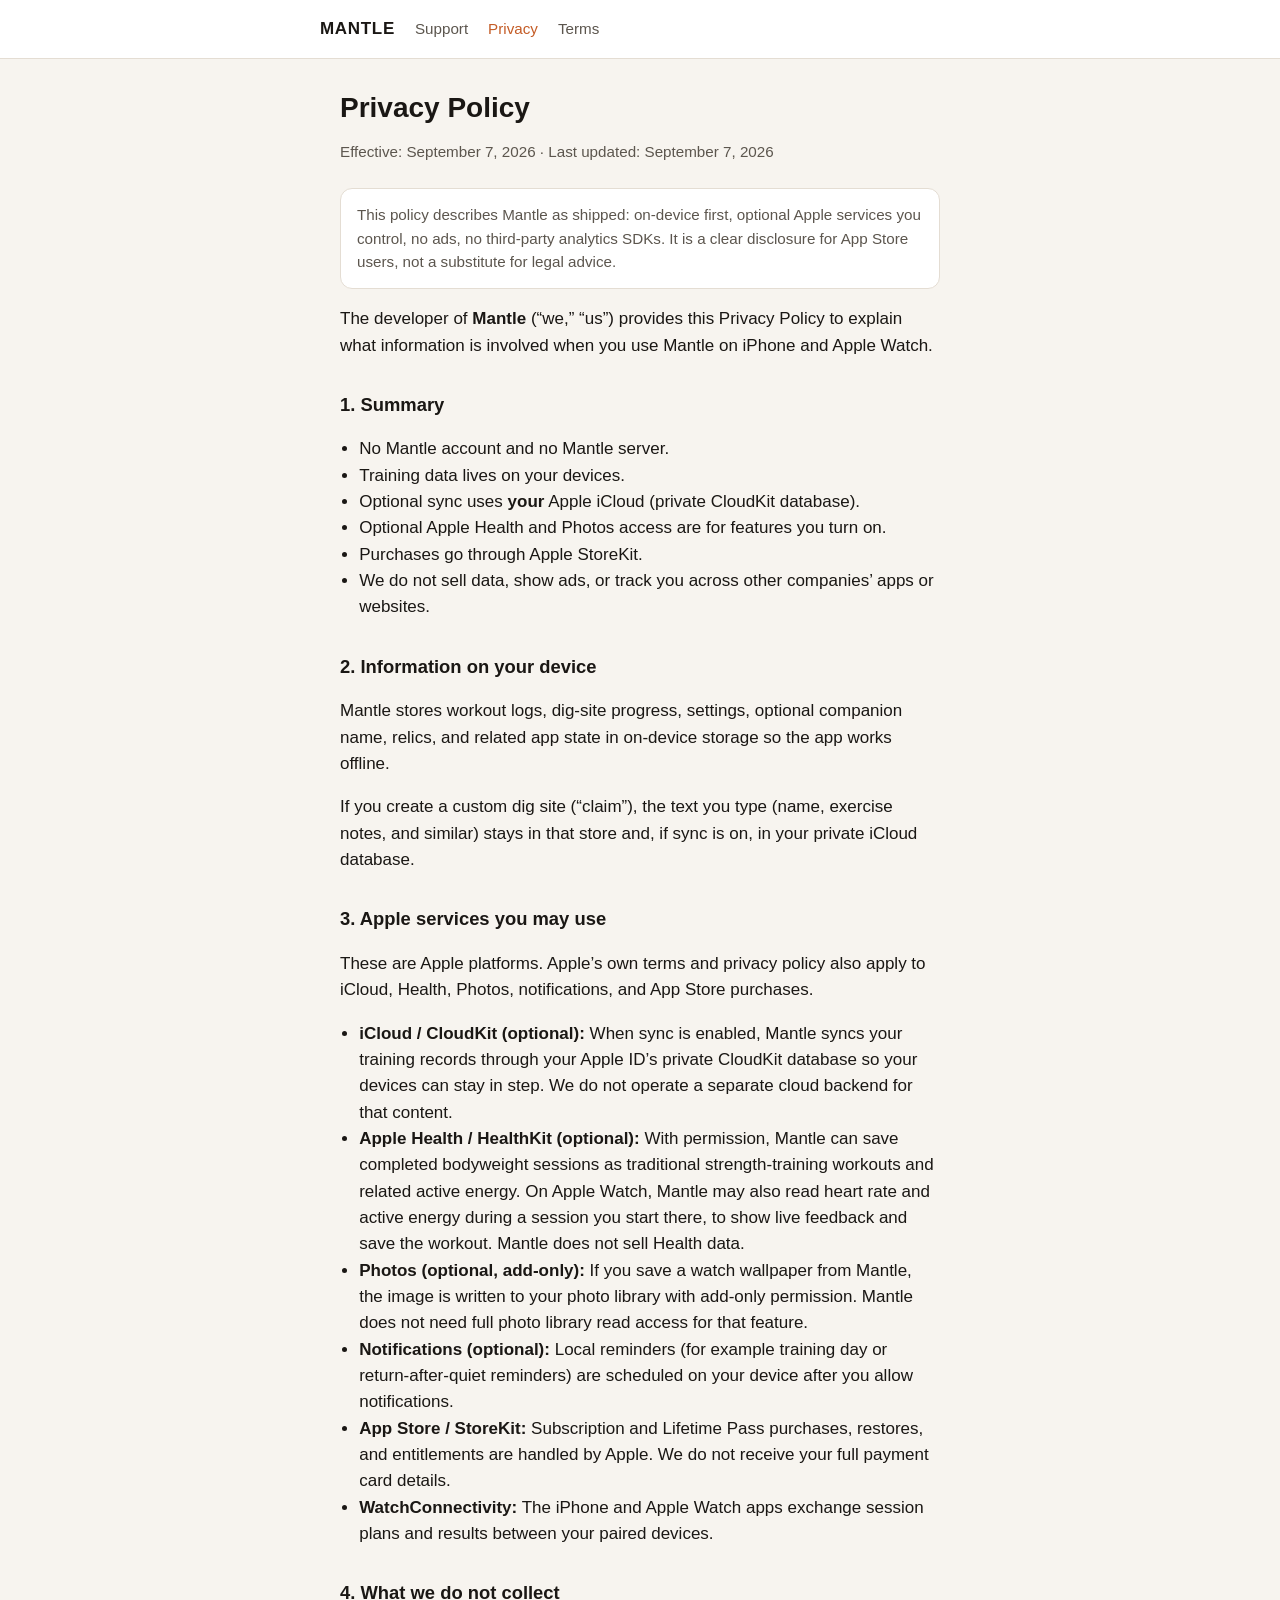
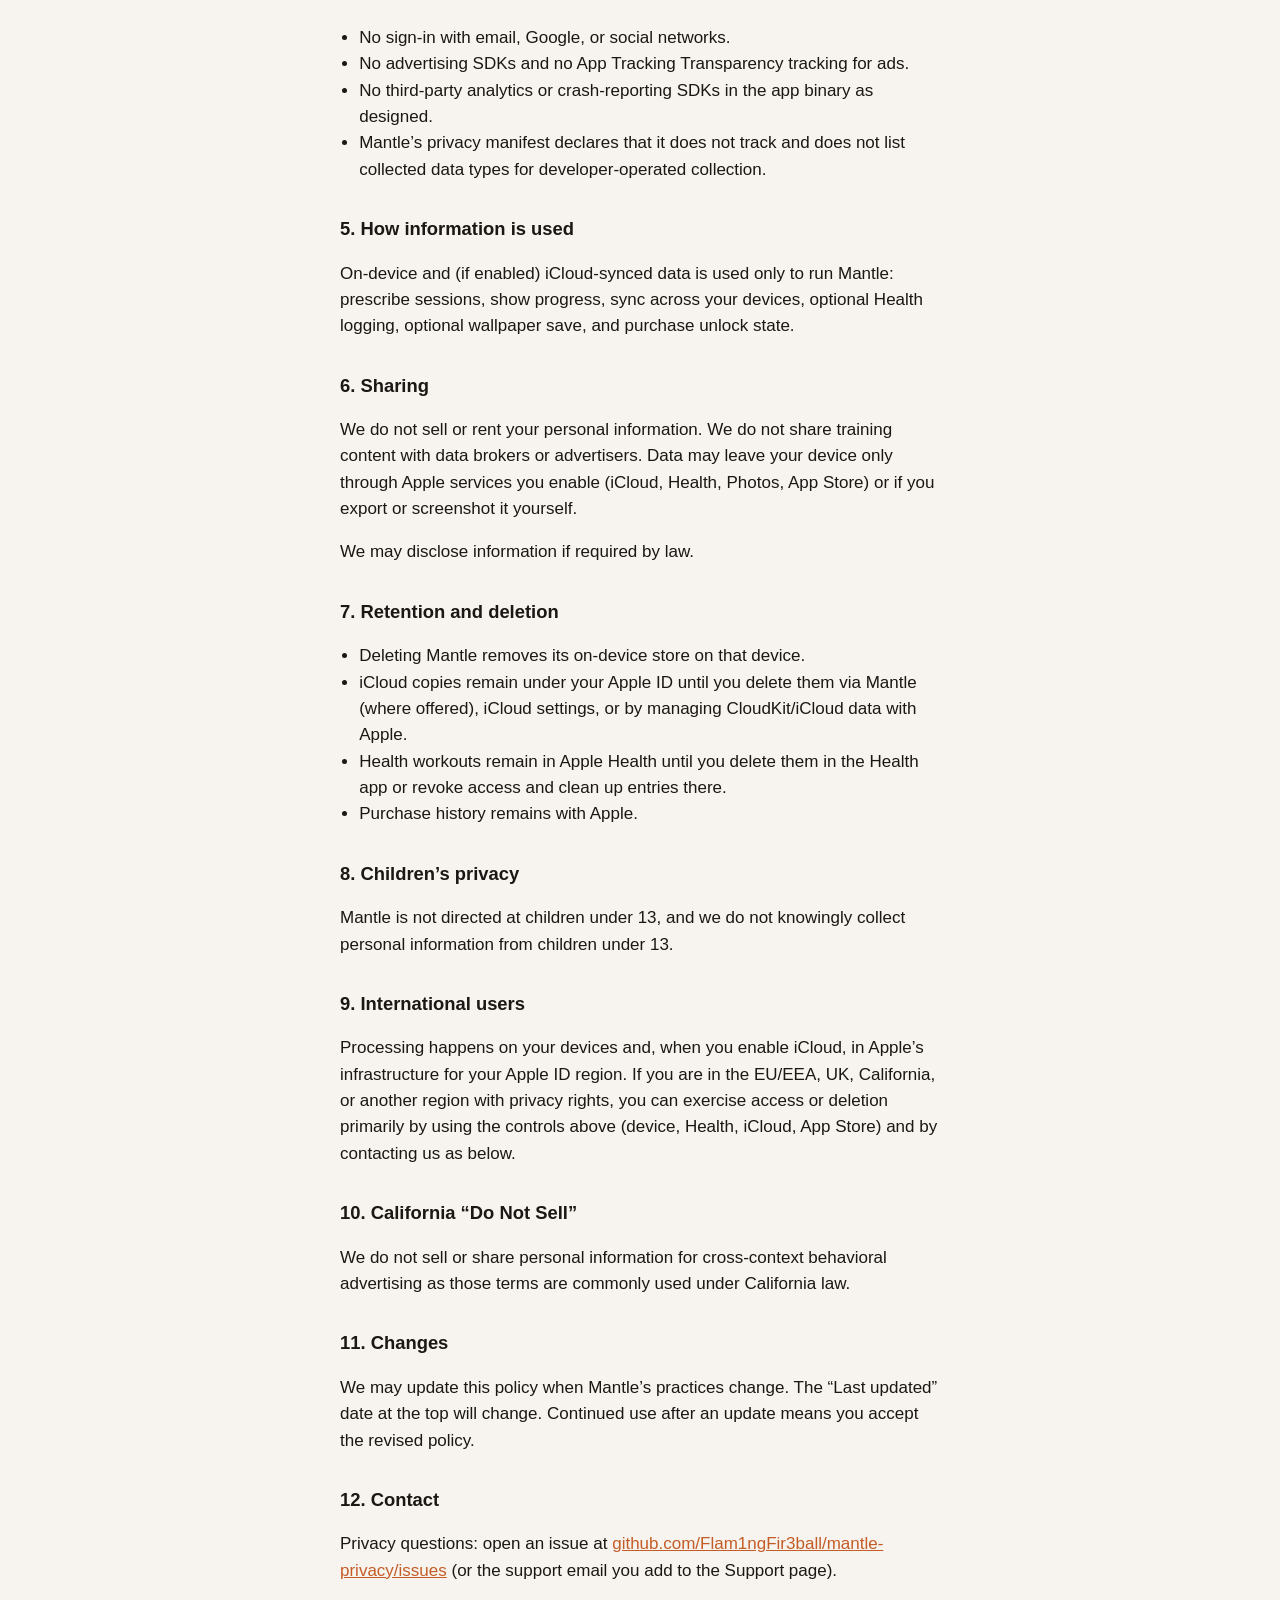
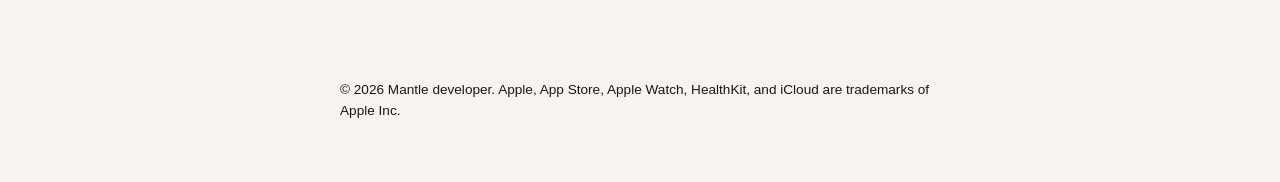
==== privacy/index.html @ 18f39bbe "Point site at mantlefit.app with clean /privacy and /terms paths. Co-authored-by: Cursor <cursoragen" ====
<!DOCTYPE html>
<html lang="en">
<head>
  <meta charset="utf-8" />
  <meta name="viewport" content="width=device-width, initial-scale=1" />
  <title>Privacy Policy · Mantle</title>
  <link rel="stylesheet" href="../style.css" />
</head>
<body>
  <header>
    <nav>
      <strong>MANTLE</strong>
      <a href="../">Support</a>
      <a href="../privacy/" aria-current="page">Privacy</a>
      <a href="../terms/">Terms</a>
    </nav>
  </header>
  <main>
    <h1>Privacy Policy</h1>
    <p class="meta">Effective: September 7, 2026 · Last updated: September 7, 2026</p>

    <p class="note">This policy describes Mantle as shipped: on-device first, optional Apple services you control, no ads, no third-party analytics SDKs. It is a clear disclosure for App Store users, not a substitute for legal advice.</p>

    <p>The developer of <strong>Mantle</strong> (“we,” “us”) provides this Privacy Policy to explain what information is involved when you use Mantle on iPhone and Apple Watch.</p>

    <h2>1. Summary</h2>
    <ul>
      <li>No Mantle account and no Mantle server.</li>
      <li>Training data lives on your devices.</li>
      <li>Optional sync uses <strong>your</strong> Apple iCloud (private CloudKit database).</li>
      <li>Optional Apple Health and Photos access are for features you turn on.</li>
      <li>Purchases go through Apple StoreKit.</li>
      <li>We do not sell data, show ads, or track you across other companies’ apps or websites.</li>
    </ul>

    <h2>2. Information on your device</h2>
    <p>Mantle stores workout logs, dig-site progress, settings, optional companion name, relics, and related app state in on-device storage so the app works offline.</p>
    <p>If you create a custom dig site (“claim”), the text you type (name, exercise notes, and similar) stays in that store and, if sync is on, in your private iCloud database.</p>

    <h2>3. Apple services you may use</h2>
    <p>These are Apple platforms. Apple’s own terms and privacy policy also apply to iCloud, Health, Photos, notifications, and App Store purchases.</p>
    <ul>
      <li><strong>iCloud / CloudKit (optional):</strong> When sync is enabled, Mantle syncs your training records through your Apple ID’s private CloudKit database so your devices can stay in step. We do not operate a separate cloud backend for that content.</li>
      <li><strong>Apple Health / HealthKit (optional):</strong> With permission, Mantle can save completed bodyweight sessions as traditional strength-training workouts and related active energy. On Apple Watch, Mantle may also read heart rate and active energy during a session you start there, to show live feedback and save the workout. Mantle does not sell Health data.</li>
      <li><strong>Photos (optional, add-only):</strong> If you save a watch wallpaper from Mantle, the image is written to your photo library with add-only permission. Mantle does not need full photo library read access for that feature.</li>
      <li><strong>Notifications (optional):</strong> Local reminders (for example training day or return-after-quiet reminders) are scheduled on your device after you allow notifications.</li>
      <li><strong>App Store / StoreKit:</strong> Subscription and Lifetime Pass purchases, restores, and entitlements are handled by Apple. We do not receive your full payment card details.</li>
      <li><strong>WatchConnectivity:</strong> The iPhone and Apple Watch apps exchange session plans and results between your paired devices.</li>
    </ul>

    <h2>4. What we do not collect</h2>
    <ul>
      <li>No sign-in with email, Google, or social networks.</li>
      <li>No advertising SDKs and no App Tracking Transparency tracking for ads.</li>
      <li>No third-party analytics or crash-reporting SDKs in the app binary as designed.</li>
      <li>Mantle’s privacy manifest declares that it does not track and does not list collected data types for developer-operated collection.</li>
    </ul>

    <h2>5. How information is used</h2>
    <p>On-device and (if enabled) iCloud-synced data is used only to run Mantle: prescribe sessions, show progress, sync across your devices, optional Health logging, optional wallpaper save, and purchase unlock state.</p>

    <h2>6. Sharing</h2>
    <p>We do not sell or rent your personal information. We do not share training content with data brokers or advertisers. Data may leave your device only through Apple services you enable (iCloud, Health, Photos, App Store) or if you export or screenshot it yourself.</p>
    <p>We may disclose information if required by law.</p>

    <h2>7. Retention and deletion</h2>
    <ul>
      <li>Deleting Mantle removes its on-device store on that device.</li>
      <li>iCloud copies remain under your Apple ID until you delete them via Mantle (where offered), iCloud settings, or by managing CloudKit/iCloud data with Apple.</li>
      <li>Health workouts remain in Apple Health until you delete them in the Health app or revoke access and clean up entries there.</li>
      <li>Purchase history remains with Apple.</li>
    </ul>

    <h2>8. Children’s privacy</h2>
    <p>Mantle is not directed at children under 13, and we do not knowingly collect personal information from children under 13.</p>

    <h2>9. International users</h2>
    <p>Processing happens on your devices and, when you enable iCloud, in Apple’s infrastructure for your Apple ID region. If you are in the EU/EEA, UK, California, or another region with privacy rights, you can exercise access or deletion primarily by using the controls above (device, Health, iCloud, App Store) and by contacting us as below.</p>

    <h2>10. California “Do Not Sell”</h2>
    <p>We do not sell or share personal information for cross-context behavioral advertising as those terms are commonly used under California law.</p>

    <h2>11. Changes</h2>
    <p>We may update this policy when Mantle’s practices change. The “Last updated” date at the top will change. Continued use after an update means you accept the revised policy.</p>

    <h2>12. Contact</h2>
    <p>Privacy questions: open an issue at <a href="https://github.com/Flam1ngFir3ball/mantle-privacy/issues">github.com/Flam1ngFir3ball/mantle-privacy/issues</a> (or the support email you add to the Support page).</p>
  </main>
  <footer>
    <p>© 2026 Mantle developer. Apple, App Store, Apple Watch, HealthKit, and iCloud are trademarks of Apple Inc.</p>
  </footer>
</body>
</html>
---- style.css ----
:root {
  --ink: #1a1714;
  --muted: #5c564e;
  --paper: #f7f4ef;
  --card: #ffffff;
  --accent: #c45c26;
  --line: #e4ddd3;
  --max: 40rem;
}

* { box-sizing: border-box; }
html { scroll-behavior: smooth; }
body {
  margin: 0;
  font: 17px/1.55 -apple-system, BlinkMacSystemFont, "Segoe UI", Helvetica, Arial, sans-serif;
  color: var(--ink);
  background: var(--paper);
}
a { color: var(--accent); }
header {
  border-bottom: 1px solid var(--line);
  background: var(--card);
  padding: 1rem 1.25rem;
}
header nav {
  max-width: var(--max);
  margin: 0 auto;
  display: flex;
  flex-wrap: wrap;
  gap: 0.75rem 1.25rem;
  align-items: baseline;
}
header strong { color: var(--ink); letter-spacing: 0.04em; }
header a { text-decoration: none; color: var(--muted); font-size: 0.95rem; }
header a:hover, header a[aria-current="page"] { color: var(--accent); }
main {
  max-width: var(--max);
  margin: 0 auto;
  padding: 2rem 1.25rem 4rem;
}
h1 { font-size: 1.75rem; line-height: 1.2; margin: 0 0 0.5rem; }
h2 { font-size: 1.15rem; margin: 2rem 0 0.6rem; }
p, li { color: var(--ink); }
.meta { color: var(--muted); font-size: 0.95rem; margin-bottom: 1.5rem; }
.note {
  background: var(--card);
  border: 1px solid var(--line);
  border-radius: 12px;
  padding: 0.9rem 1rem;
  color: var(--muted);
  font-size: 0.95rem;
}
ul { padding-left: 1.2rem; }
footer {
  max-width: var(--max);
  margin: 0 auto;
  padding: 0 1.25rem 3rem;
  color: var(--muted);
  font-size: 0.85rem;
}
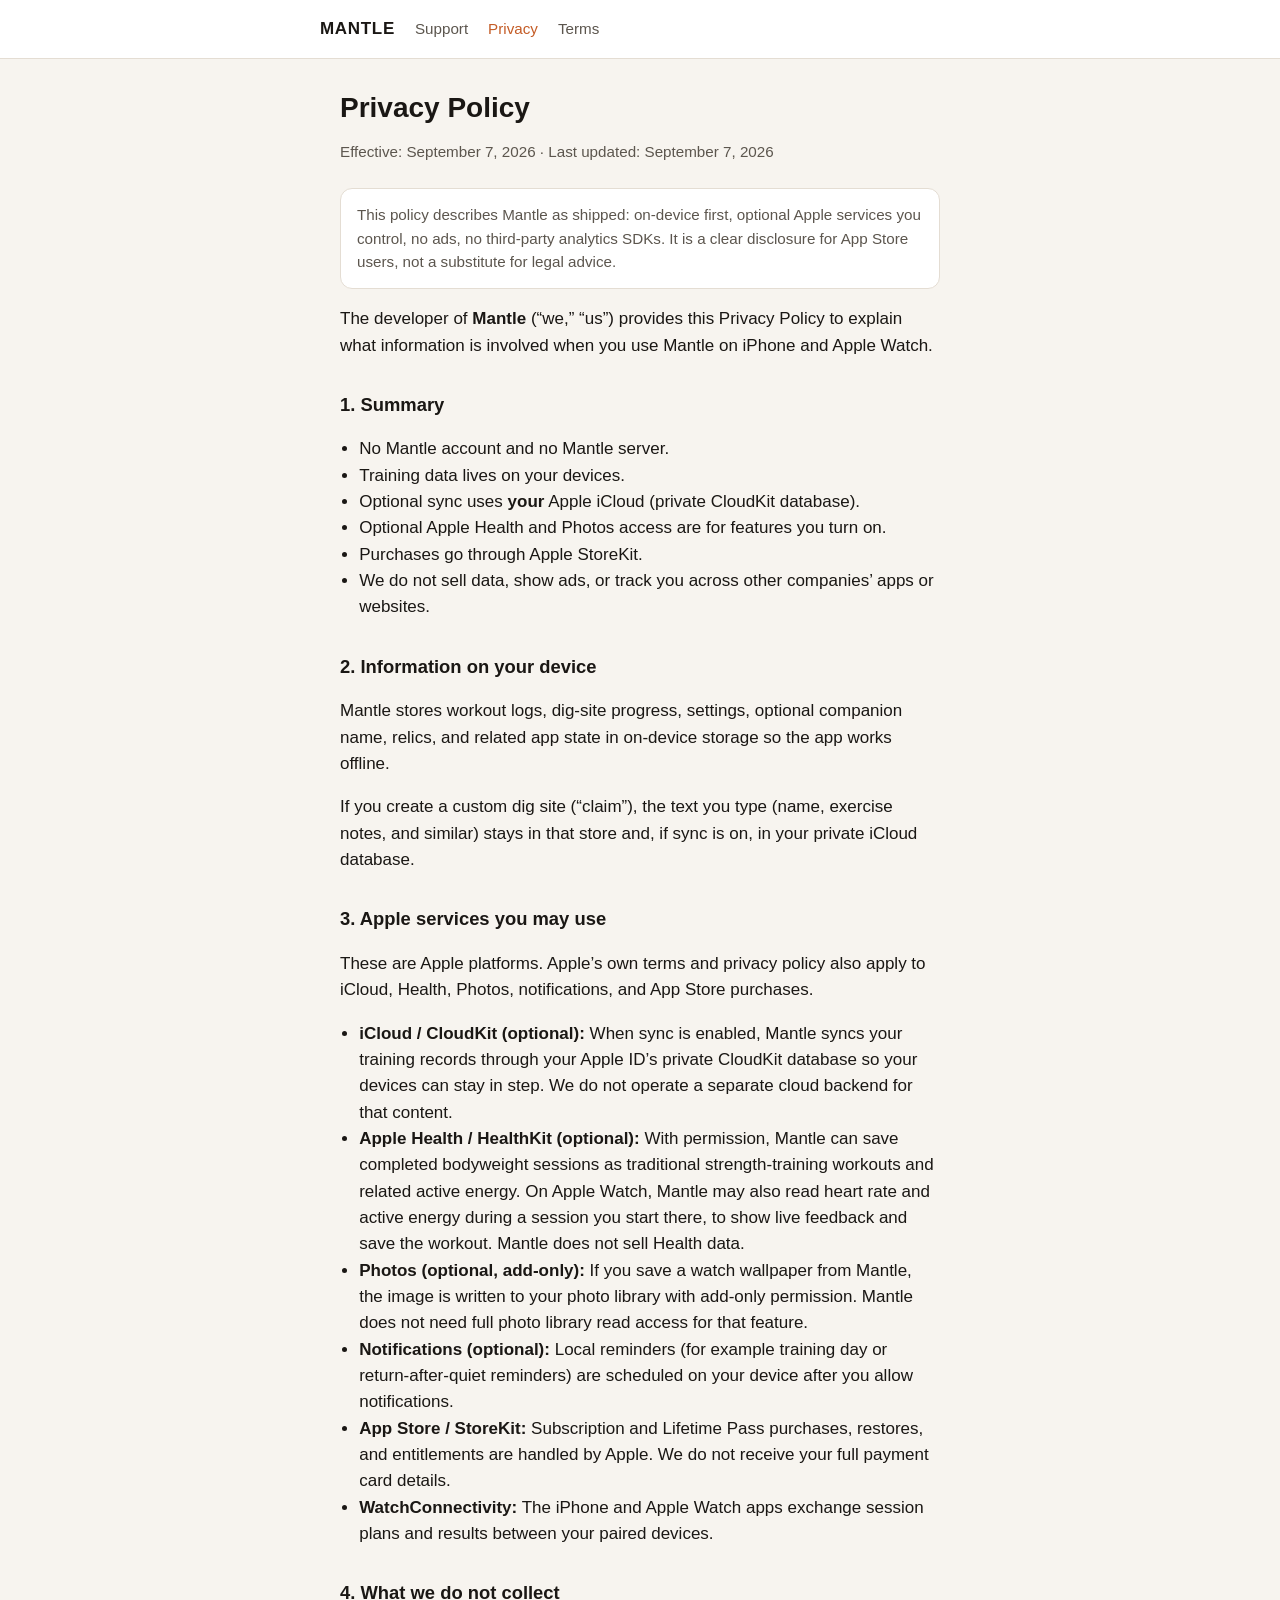
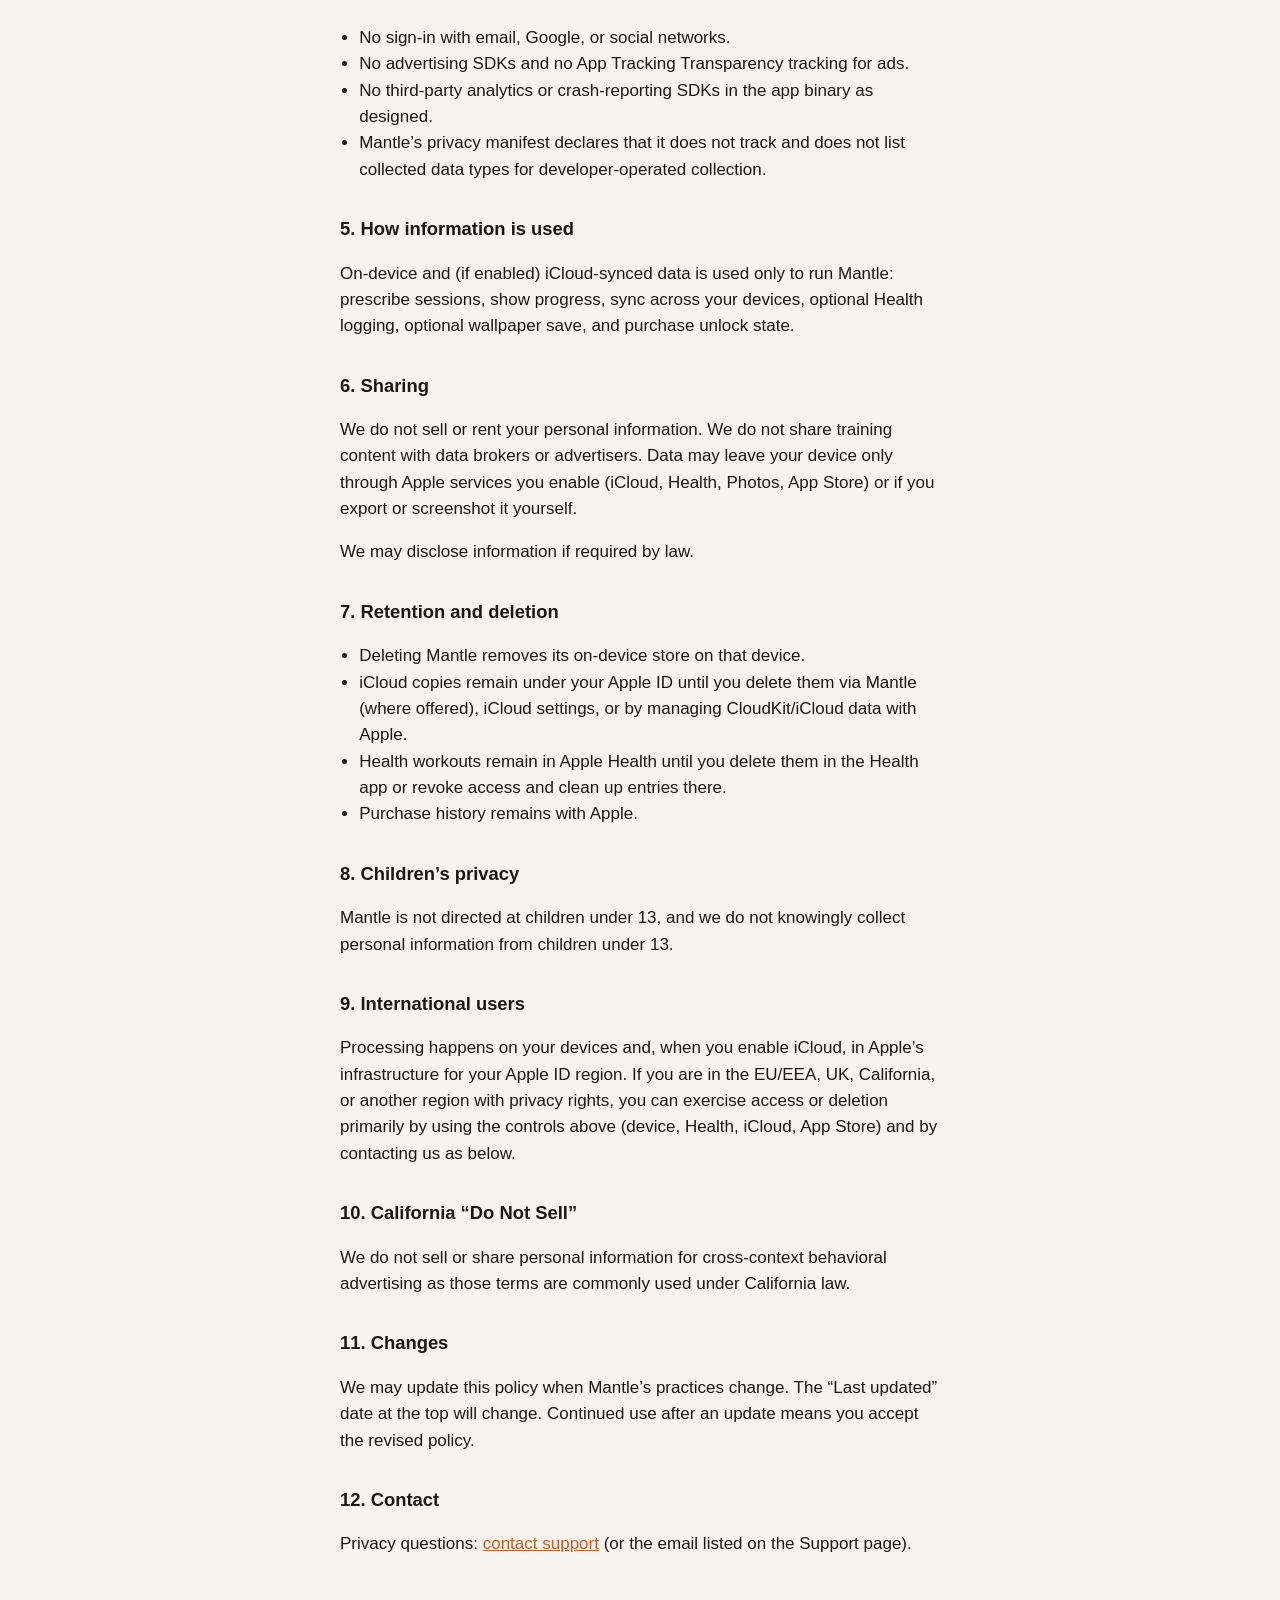
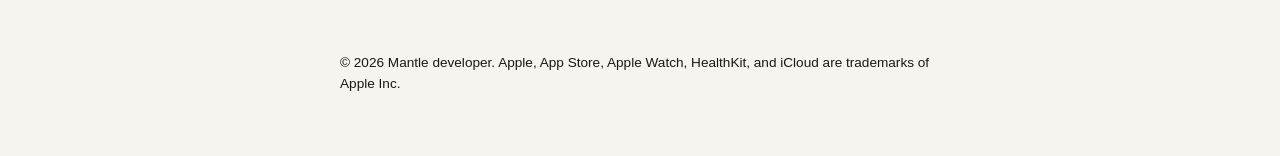
==== commit 42f4e713: "Mask GitHub Issues URLs as Contact support on legal pages. Co-authored-by: Cursor <cursoragent@curso" ====
--- a/privacy/index.html
+++ b/privacy/index.html
@@ -84,7 +84,7 @@
     <p>We may update this policy when Mantle’s practices change. The “Last updated” date at the top will change. Continued use after an update means you accept the revised policy.</p>
 
     <h2>12. Contact</h2>
-    <p>Privacy questions: open an issue at <a href="https://github.com/Flam1ngFir3ball/mantle-privacy/issues">github.com/Flam1ngFir3ball/mantle-privacy/issues</a> (or the support email you add to the Support page).</p>
+    <p>Privacy questions: <a href="https://github.com/Flam1ngFir3ball/mantle-privacy/issues">contact support</a> (or the email listed on the Support page).</p>
   </main>
   <footer>
     <p>© 2026 Mantle developer. Apple, App Store, Apple Watch, HealthKit, and iCloud are trademarks of Apple Inc.</p>
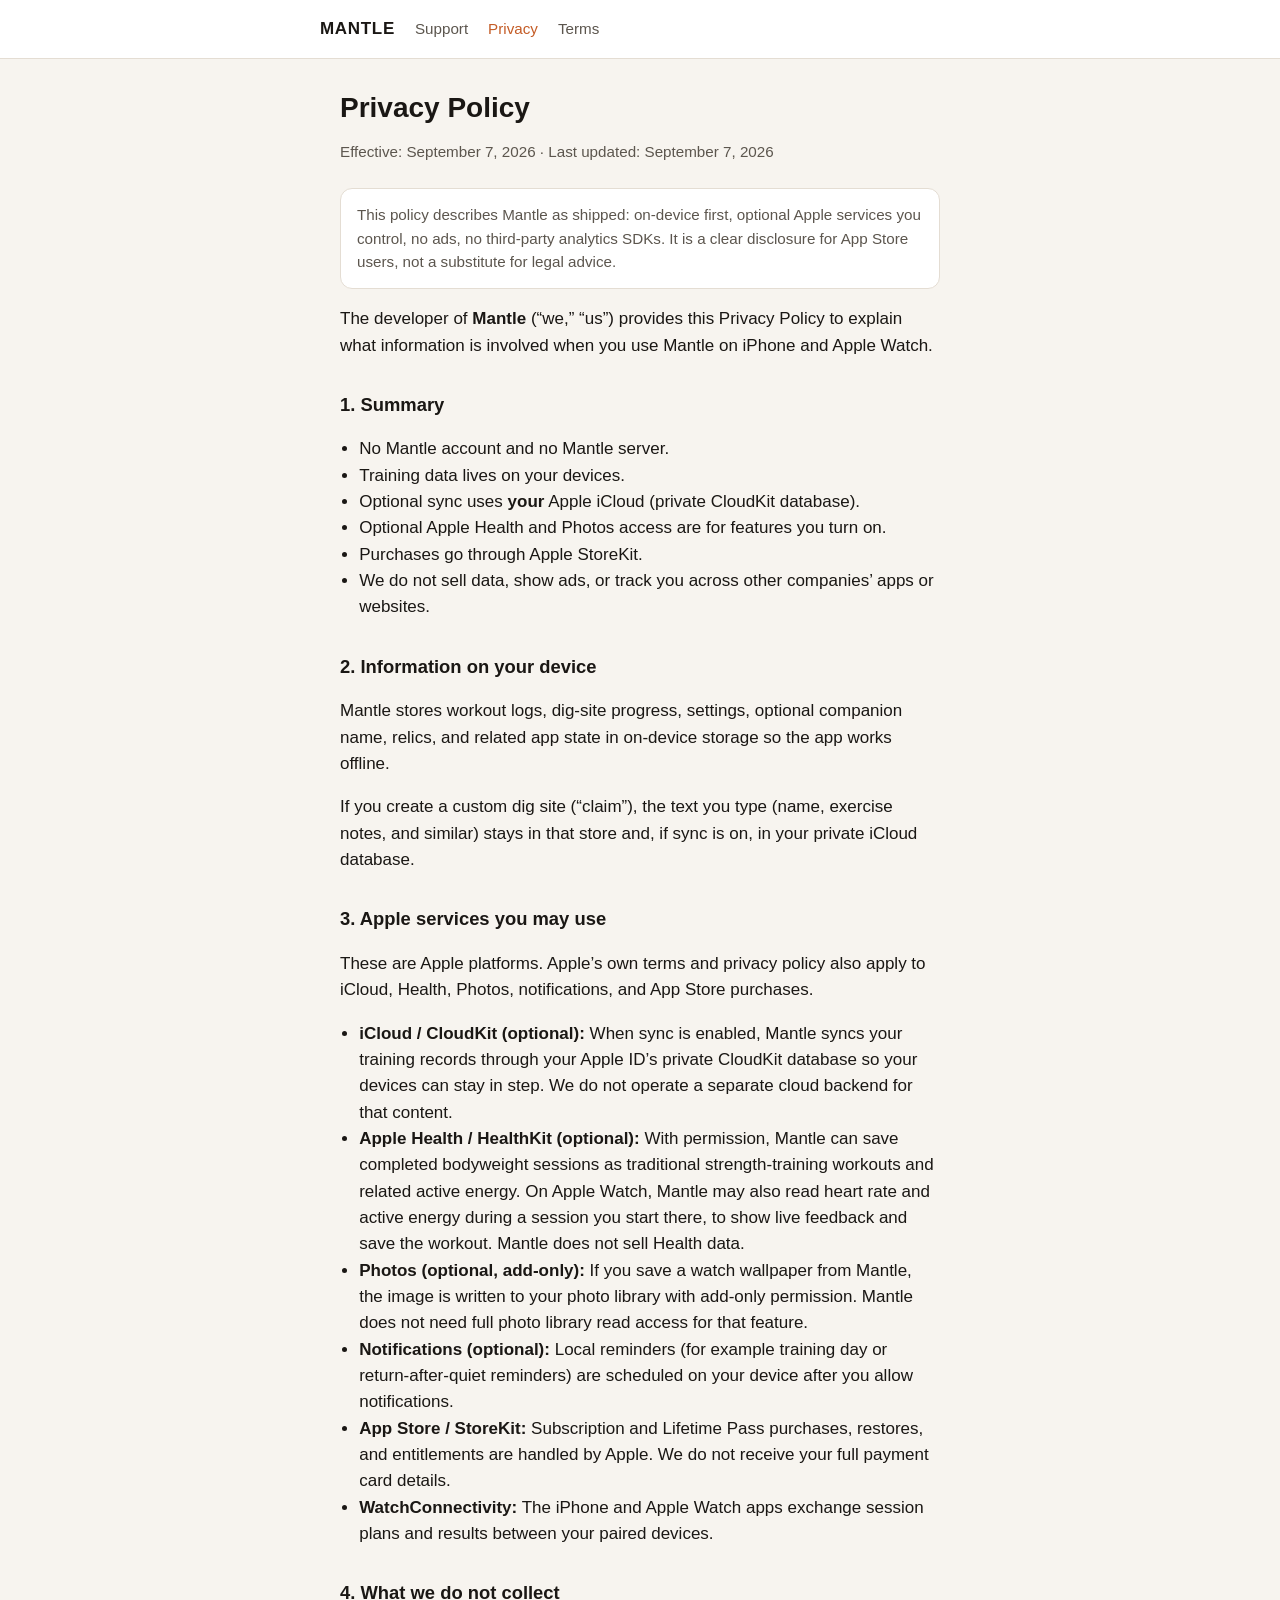
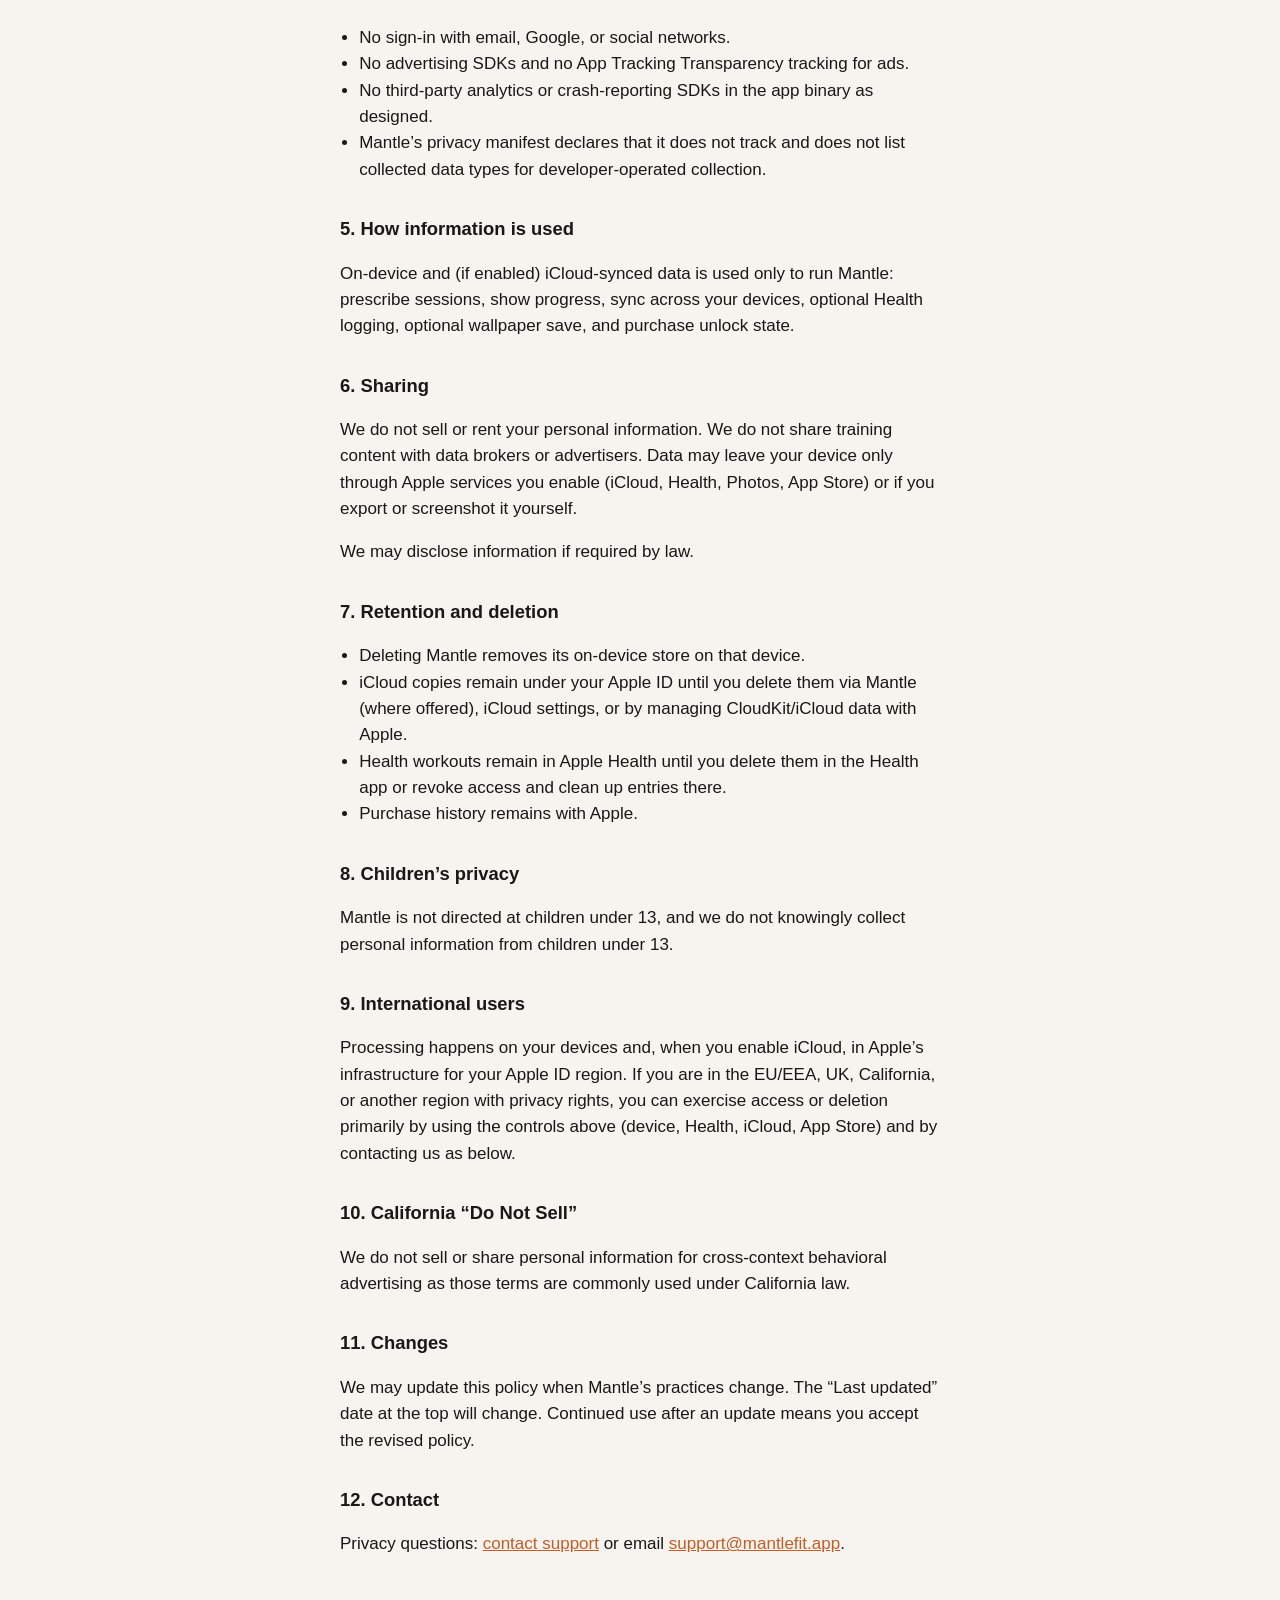
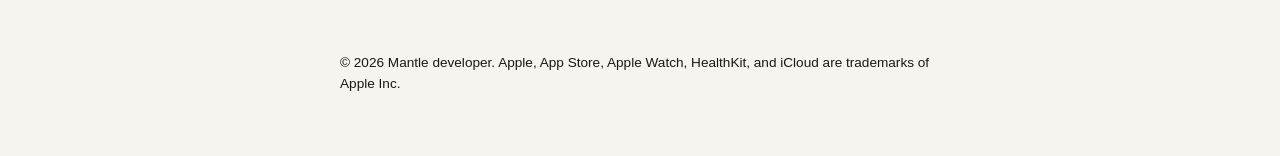
==== commit 091a6cdd: "Use mantlefit.app for support, privacy, terms, and contact. Co-authored-by: Cursor <cursoragent@curs" ====
--- a/privacy/index.html
+++ b/privacy/index.html
@@ -4,15 +4,15 @@
   <meta charset="utf-8" />
   <meta name="viewport" content="width=device-width, initial-scale=1" />
   <title>Privacy Policy · Mantle</title>
-  <link rel="stylesheet" href="../style.css" />
+  <link rel="stylesheet" href="/style.css" />
 </head>
 <body>
   <header>
     <nav>
       <strong>MANTLE</strong>
-      <a href="../">Support</a>
-      <a href="../privacy/" aria-current="page">Privacy</a>
-      <a href="../terms/">Terms</a>
+      <a href="/">Support</a>
+      <a href="/privacy/" aria-current="page">Privacy</a>
+      <a href="/terms/">Terms</a>
     </nav>
   </header>
   <main>
@@ -84,7 +84,7 @@
     <p>We may update this policy when Mantle’s practices change. The “Last updated” date at the top will change. Continued use after an update means you accept the revised policy.</p>
 
     <h2>12. Contact</h2>
-    <p>Privacy questions: <a href="https://github.com/Flam1ngFir3ball/mantle-privacy/issues">contact support</a> (or the email listed on the Support page).</p>
+    <p>Privacy questions: <a href="/">contact support</a> or email <a href="mailto:support@mantlefit.app">support@mantlefit.app</a>.</p>
   </main>
   <footer>
     <p>© 2026 Mantle developer. Apple, App Store, Apple Watch, HealthKit, and iCloud are trademarks of Apple Inc.</p>
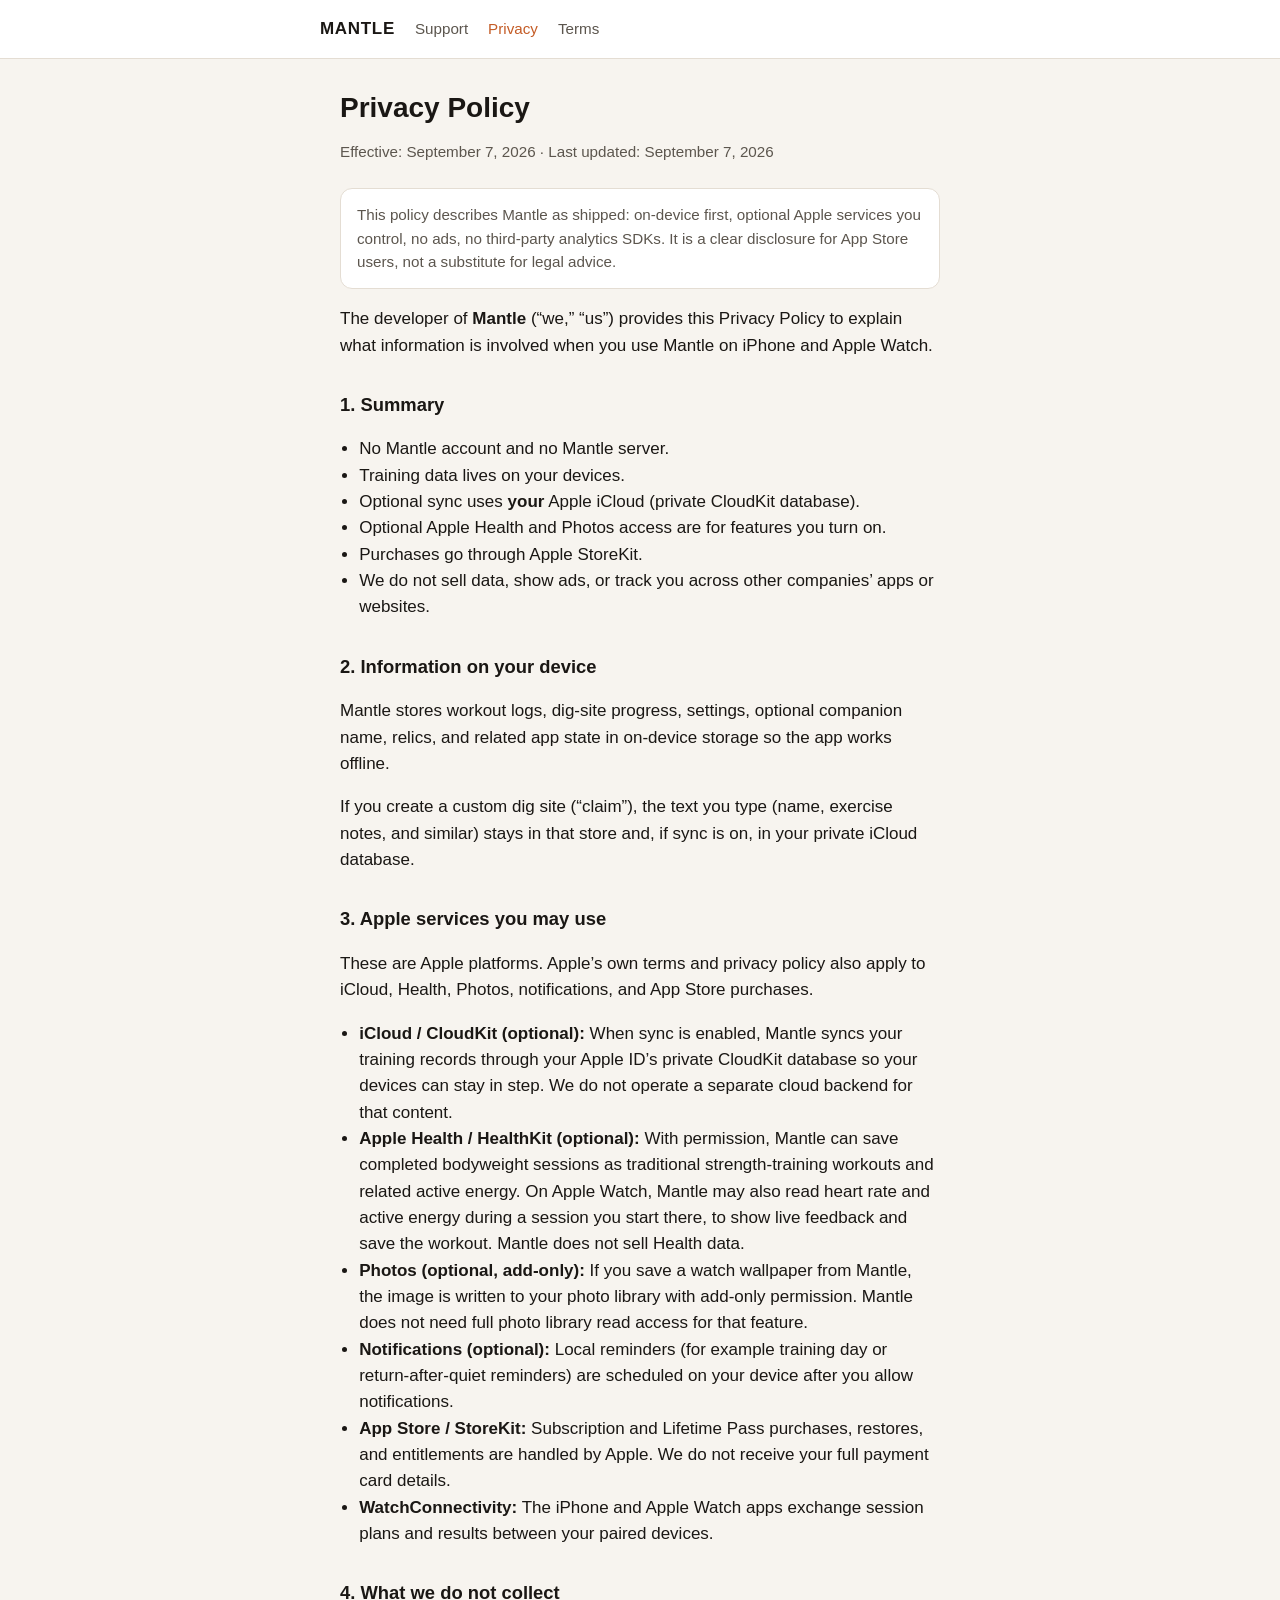
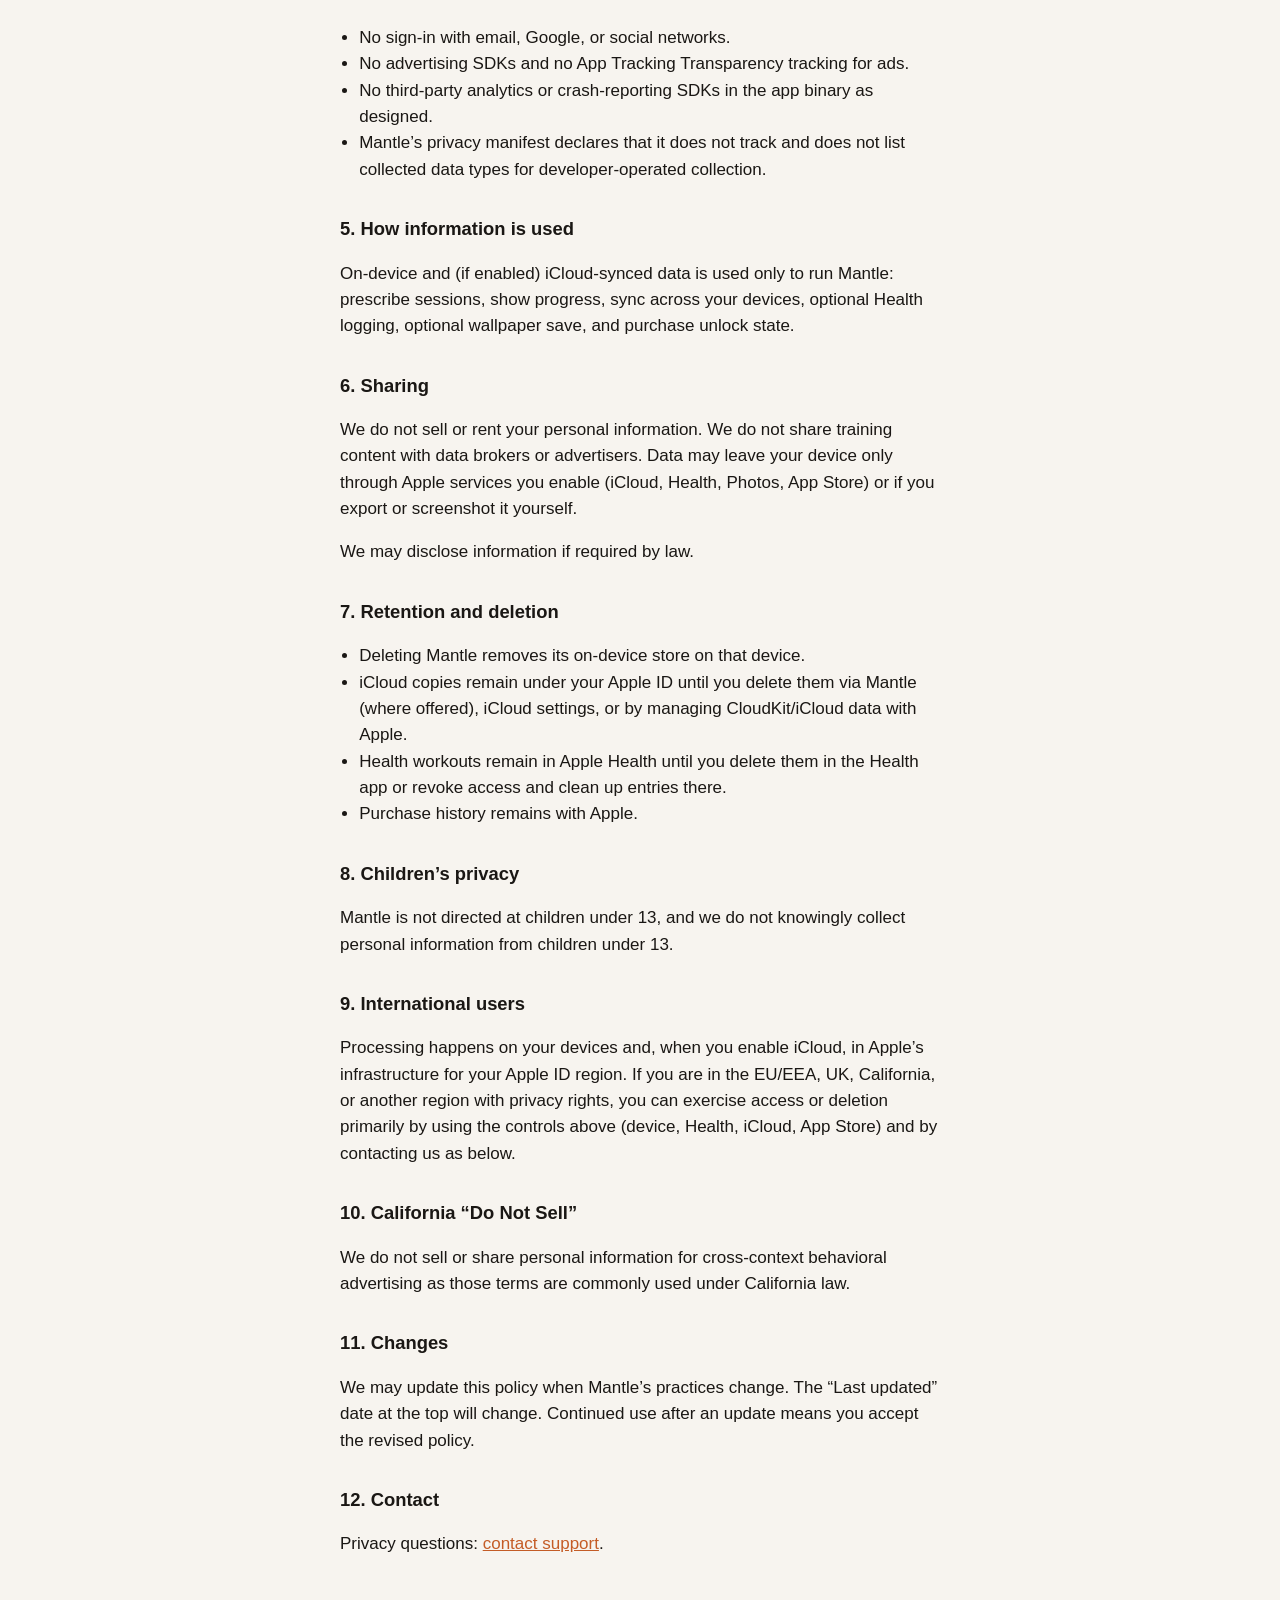
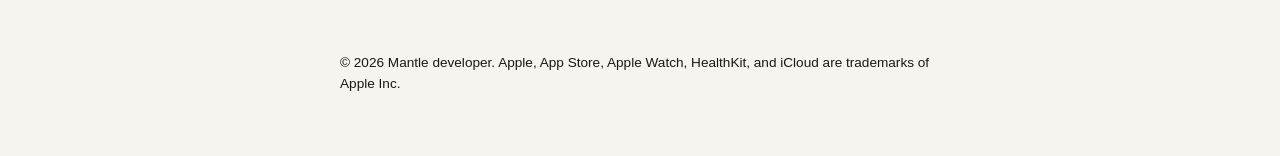
==== commit a256cf33: "Route support contact through GitHub Issues, masked on mantlefit.app. Co-authored-by: Cursor <cursor" ====
--- a/privacy/index.html
+++ b/privacy/index.html
@@ -84,7 +84,7 @@
     <p>We may update this policy when Mantle’s practices change. The “Last updated” date at the top will change. Continued use after an update means you accept the revised policy.</p>
 
     <h2>12. Contact</h2>
-    <p>Privacy questions: <a href="/">contact support</a> or email <a href="mailto:support@mantlefit.app">support@mantlefit.app</a>.</p>
+    <p>Privacy questions: <a href="https://github.com/Flam1ngFir3ball/mantle-privacy/issues">contact support</a>.</p>
   </main>
   <footer>
     <p>© 2026 Mantle developer. Apple, App Store, Apple Watch, HealthKit, and iCloud are trademarks of Apple Inc.</p>
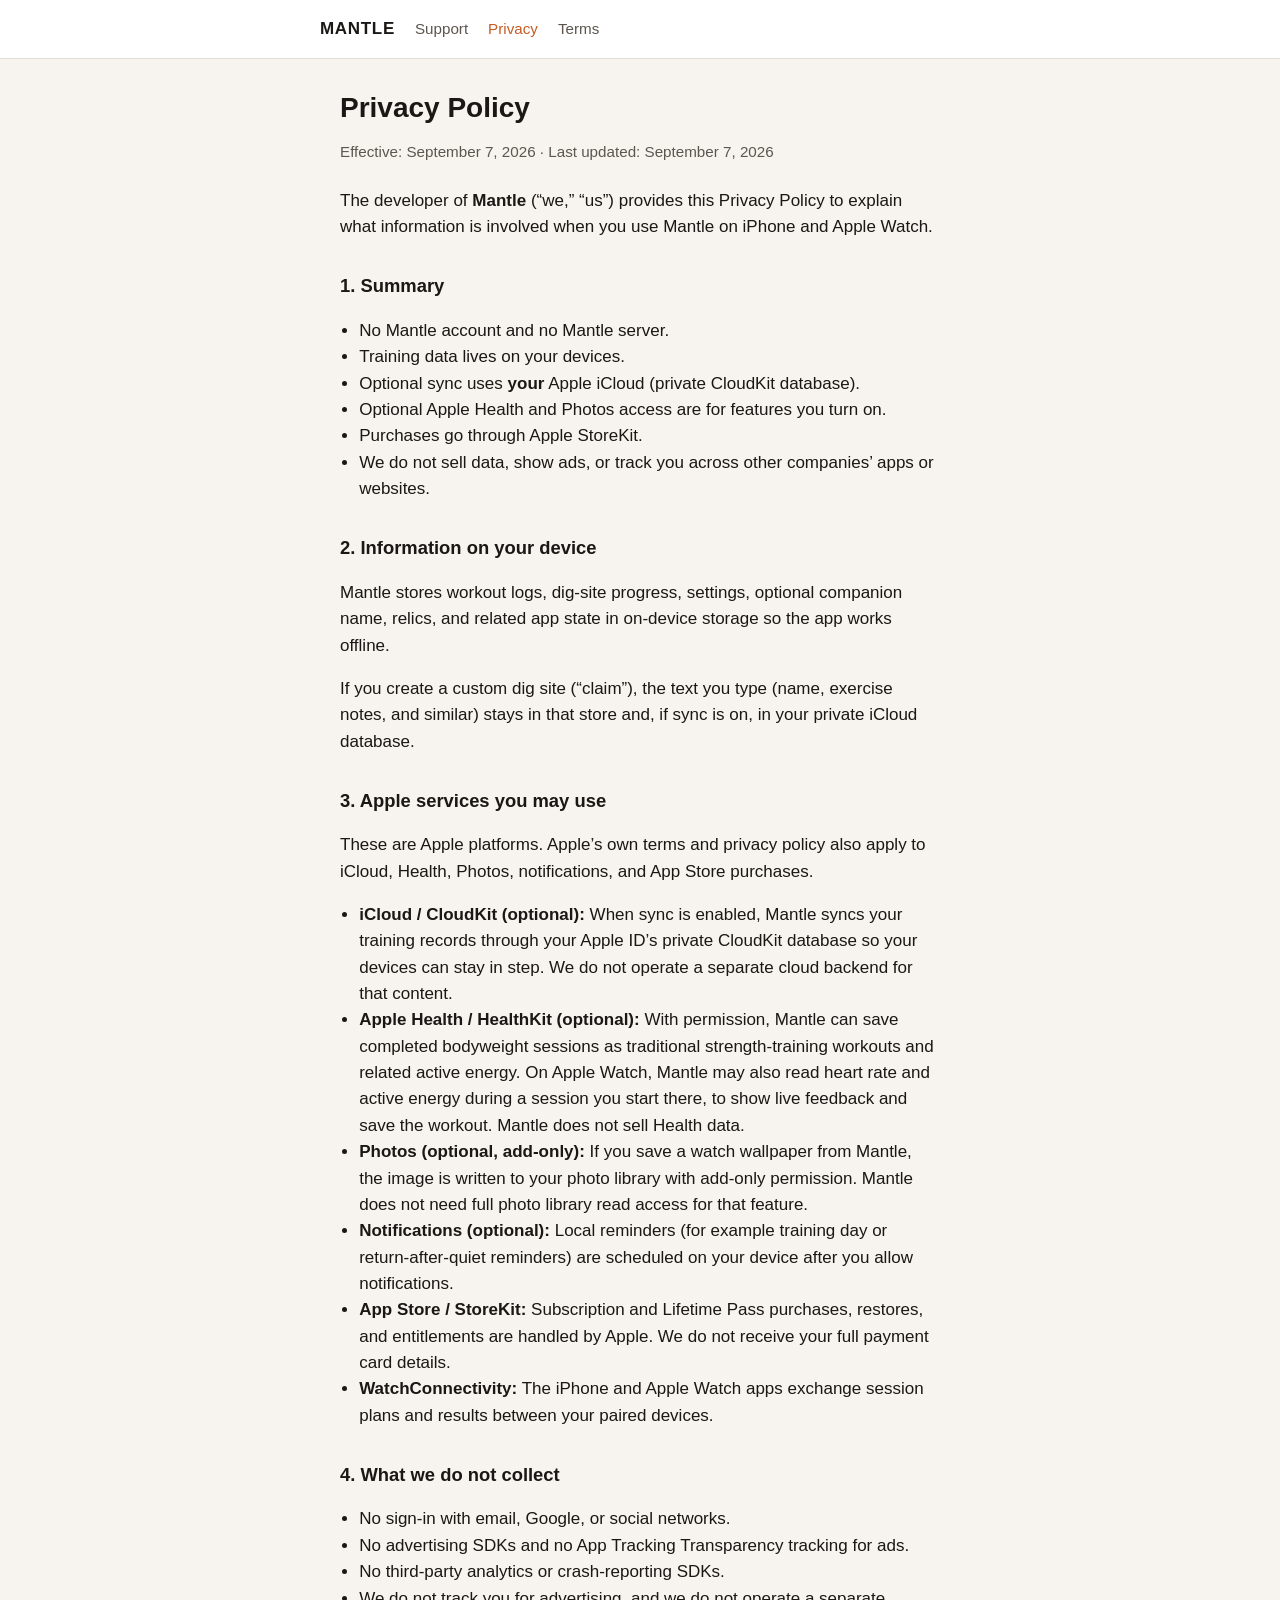
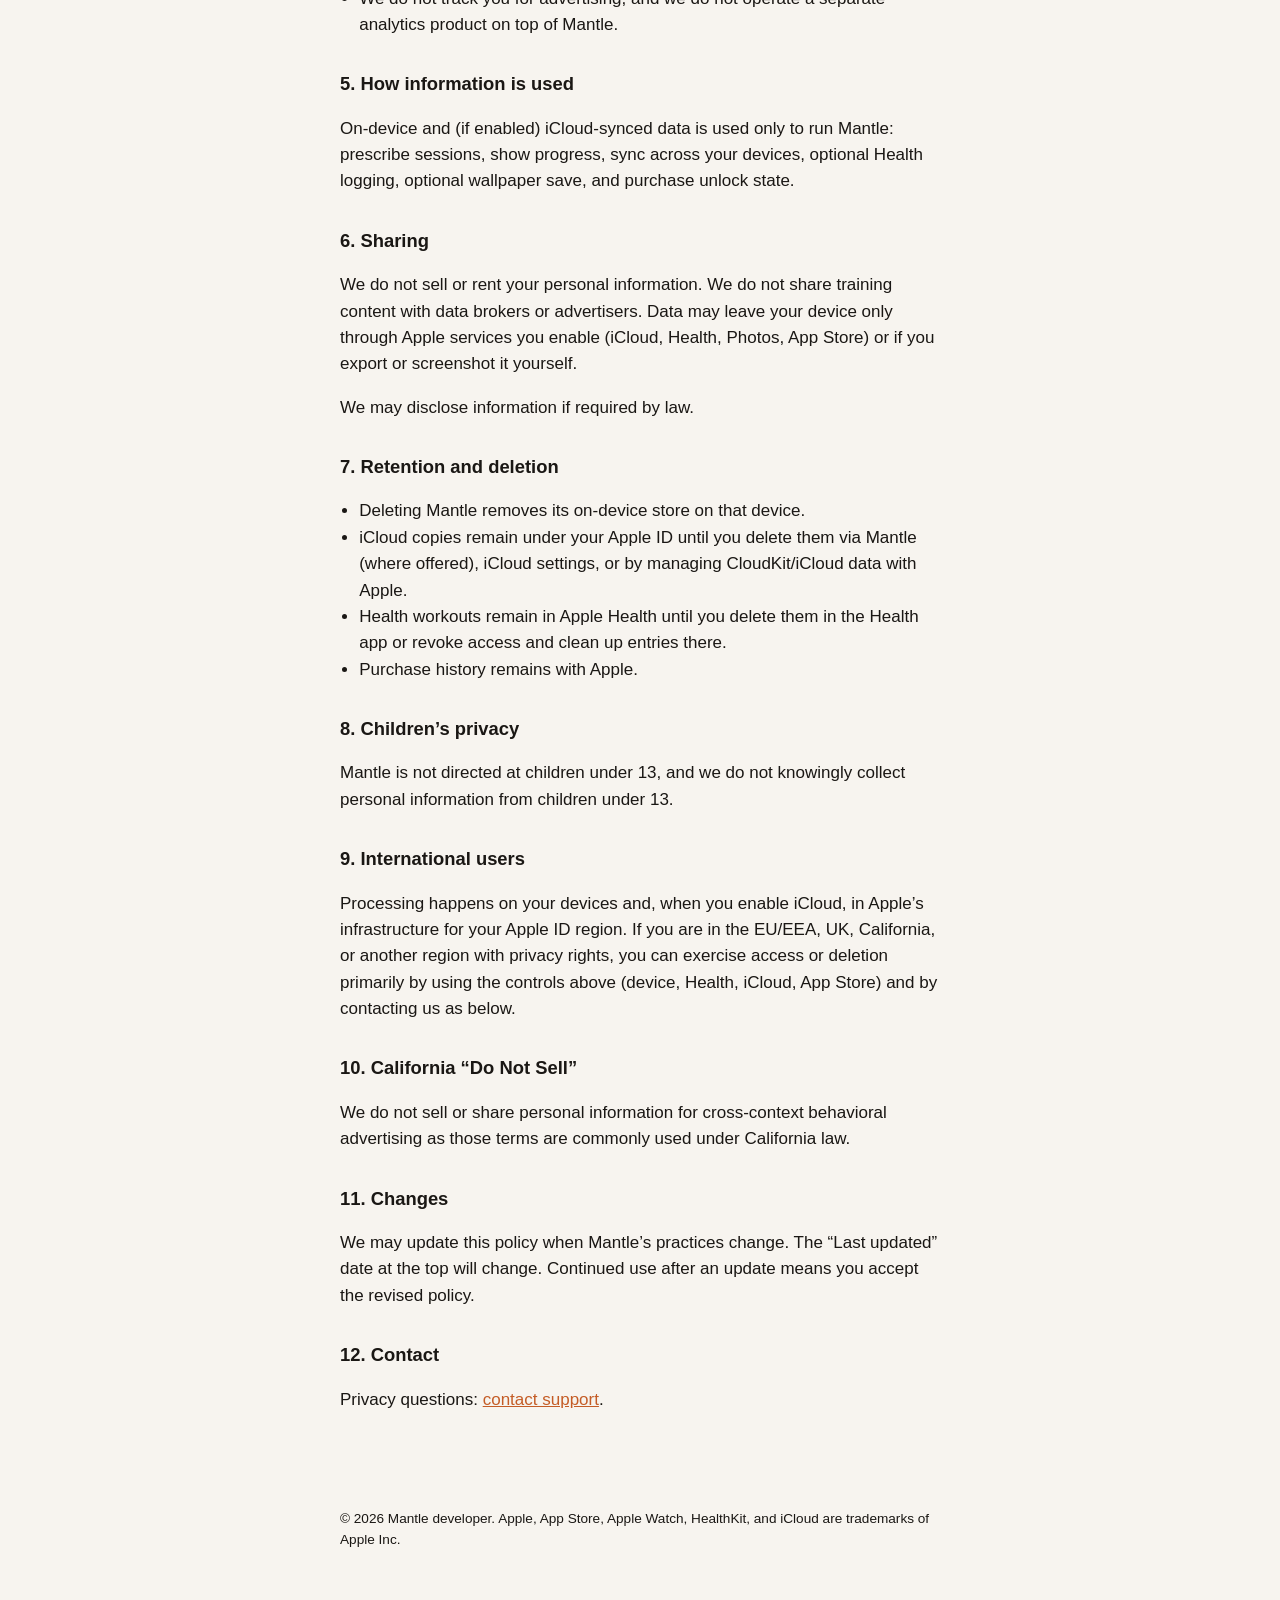
==== commit e64be68a: "Strip launch helper callouts from support, privacy, and terms. Co-authored-by: Cursor <cursoragent@c" ====
--- a/privacy/index.html
+++ b/privacy/index.html
@@ -18,8 +18,6 @@
   <main>
     <h1>Privacy Policy</h1>
     <p class="meta">Effective: September 7, 2026 · Last updated: September 7, 2026</p>
-
-    <p class="note">This policy describes Mantle as shipped: on-device first, optional Apple services you control, no ads, no third-party analytics SDKs. It is a clear disclosure for App Store users, not a substitute for legal advice.</p>
 
     <p>The developer of <strong>Mantle</strong> (“we,” “us”) provides this Privacy Policy to explain what information is involved when you use Mantle on iPhone and Apple Watch.</p>
 
@@ -52,8 +50,8 @@
     <ul>
       <li>No sign-in with email, Google, or social networks.</li>
       <li>No advertising SDKs and no App Tracking Transparency tracking for ads.</li>
-      <li>No third-party analytics or crash-reporting SDKs in the app binary as designed.</li>
-      <li>Mantle’s privacy manifest declares that it does not track and does not list collected data types for developer-operated collection.</li>
+      <li>No third-party analytics or crash-reporting SDKs.</li>
+      <li>We do not track you for advertising, and we do not operate a separate analytics product on top of Mantle.</li>
     </ul>
 
     <h2>5. How information is used</h2>
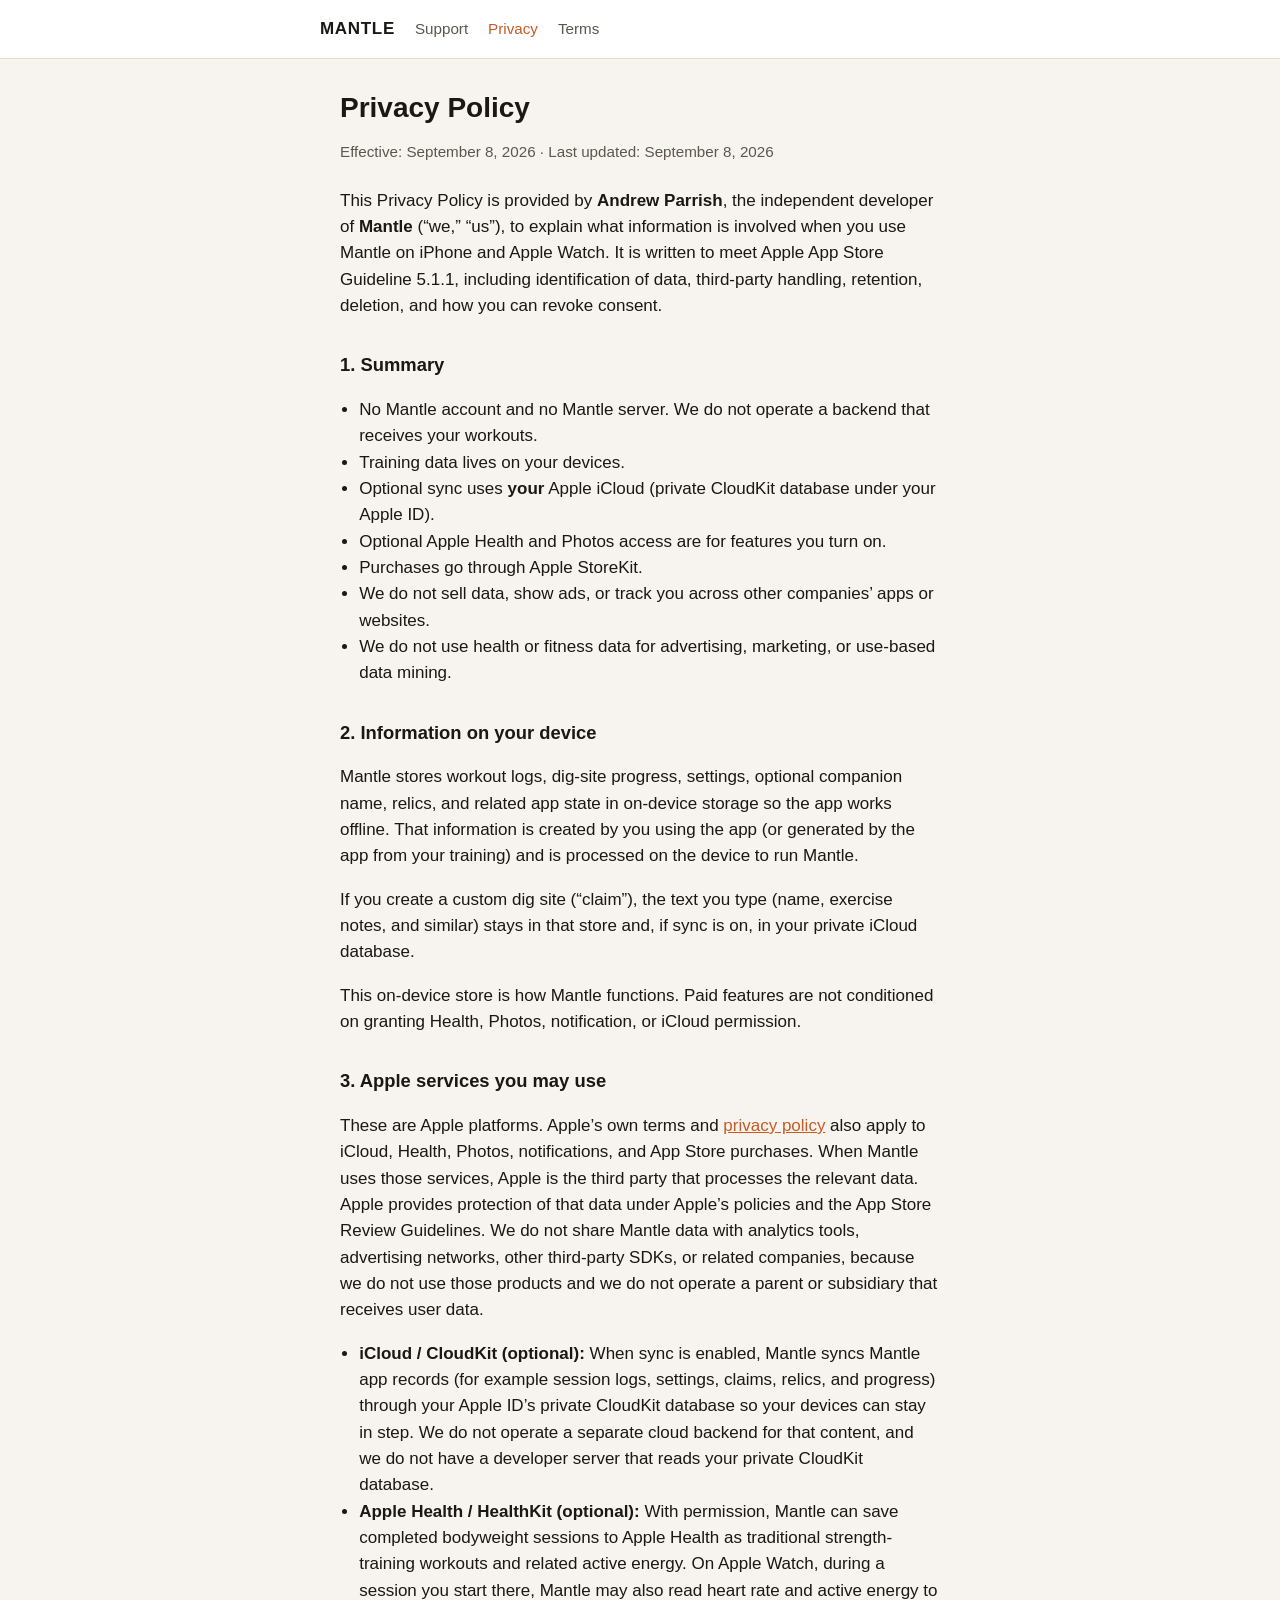
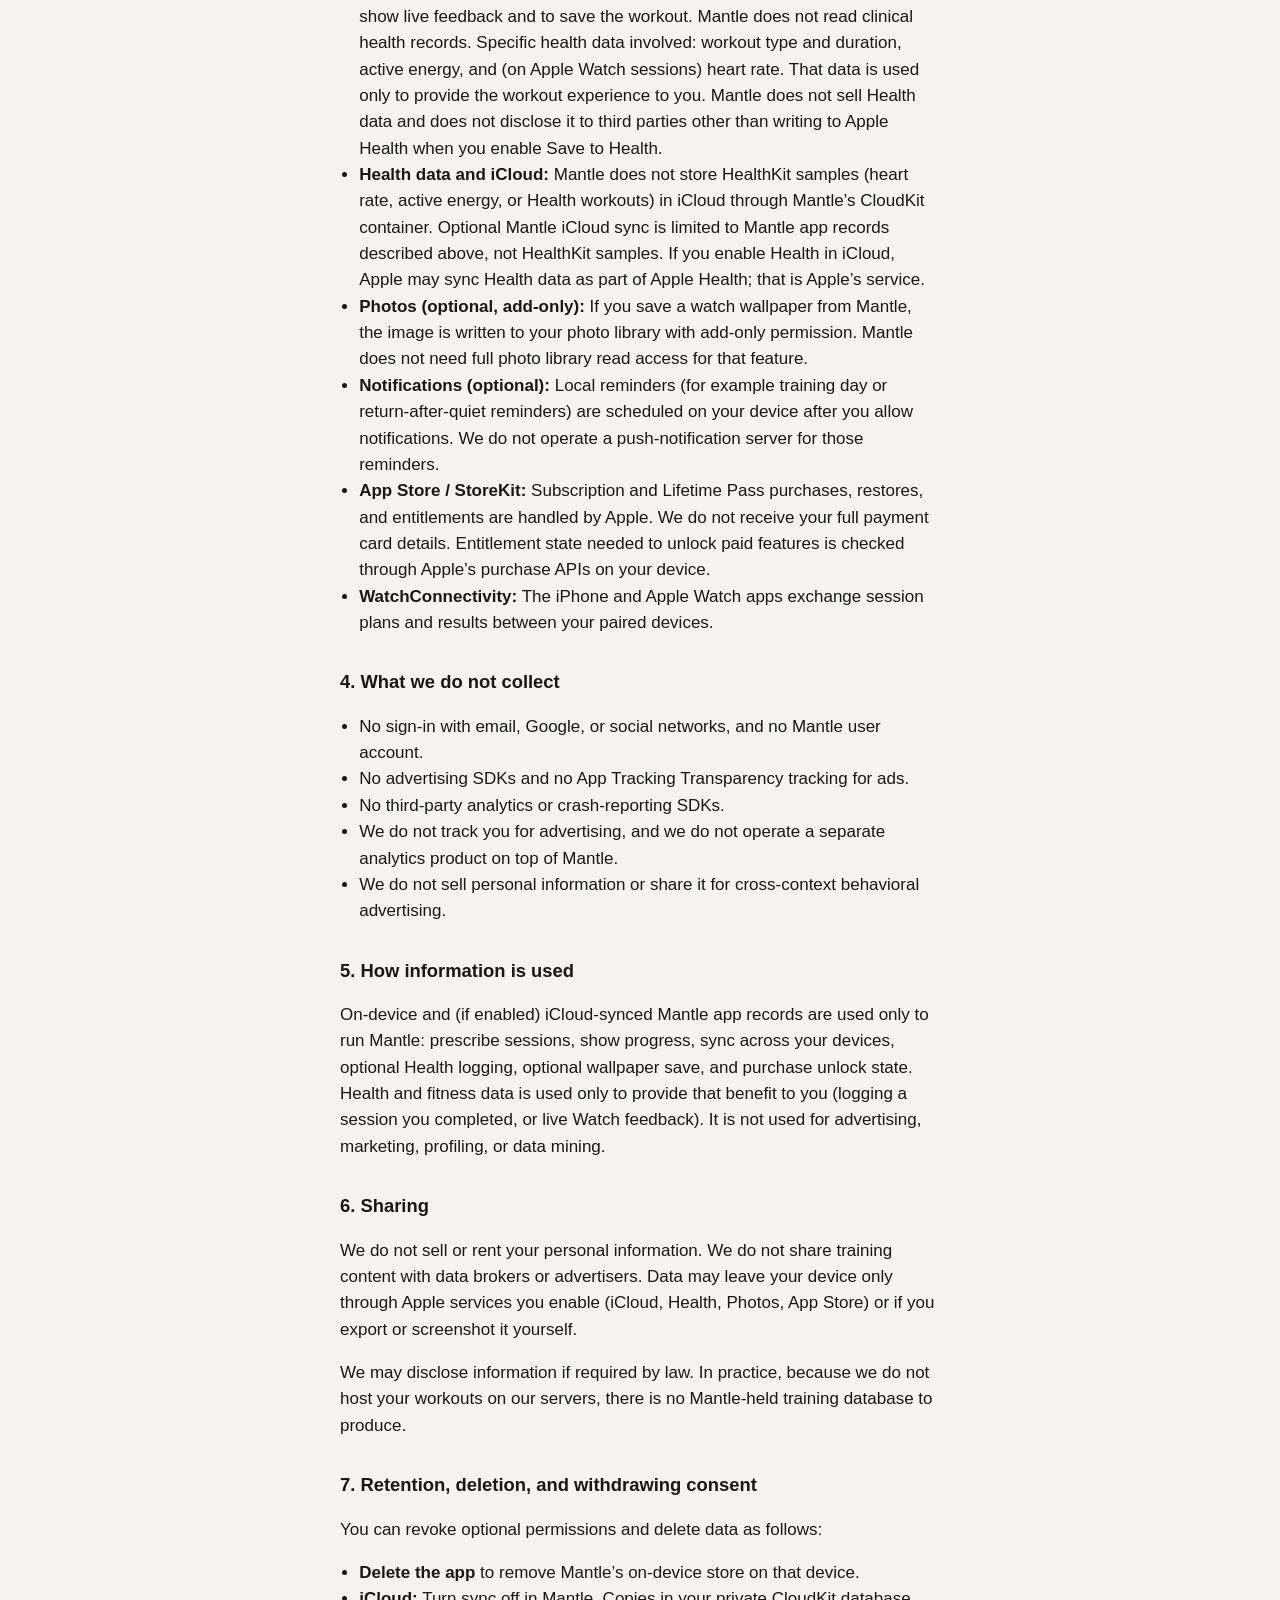
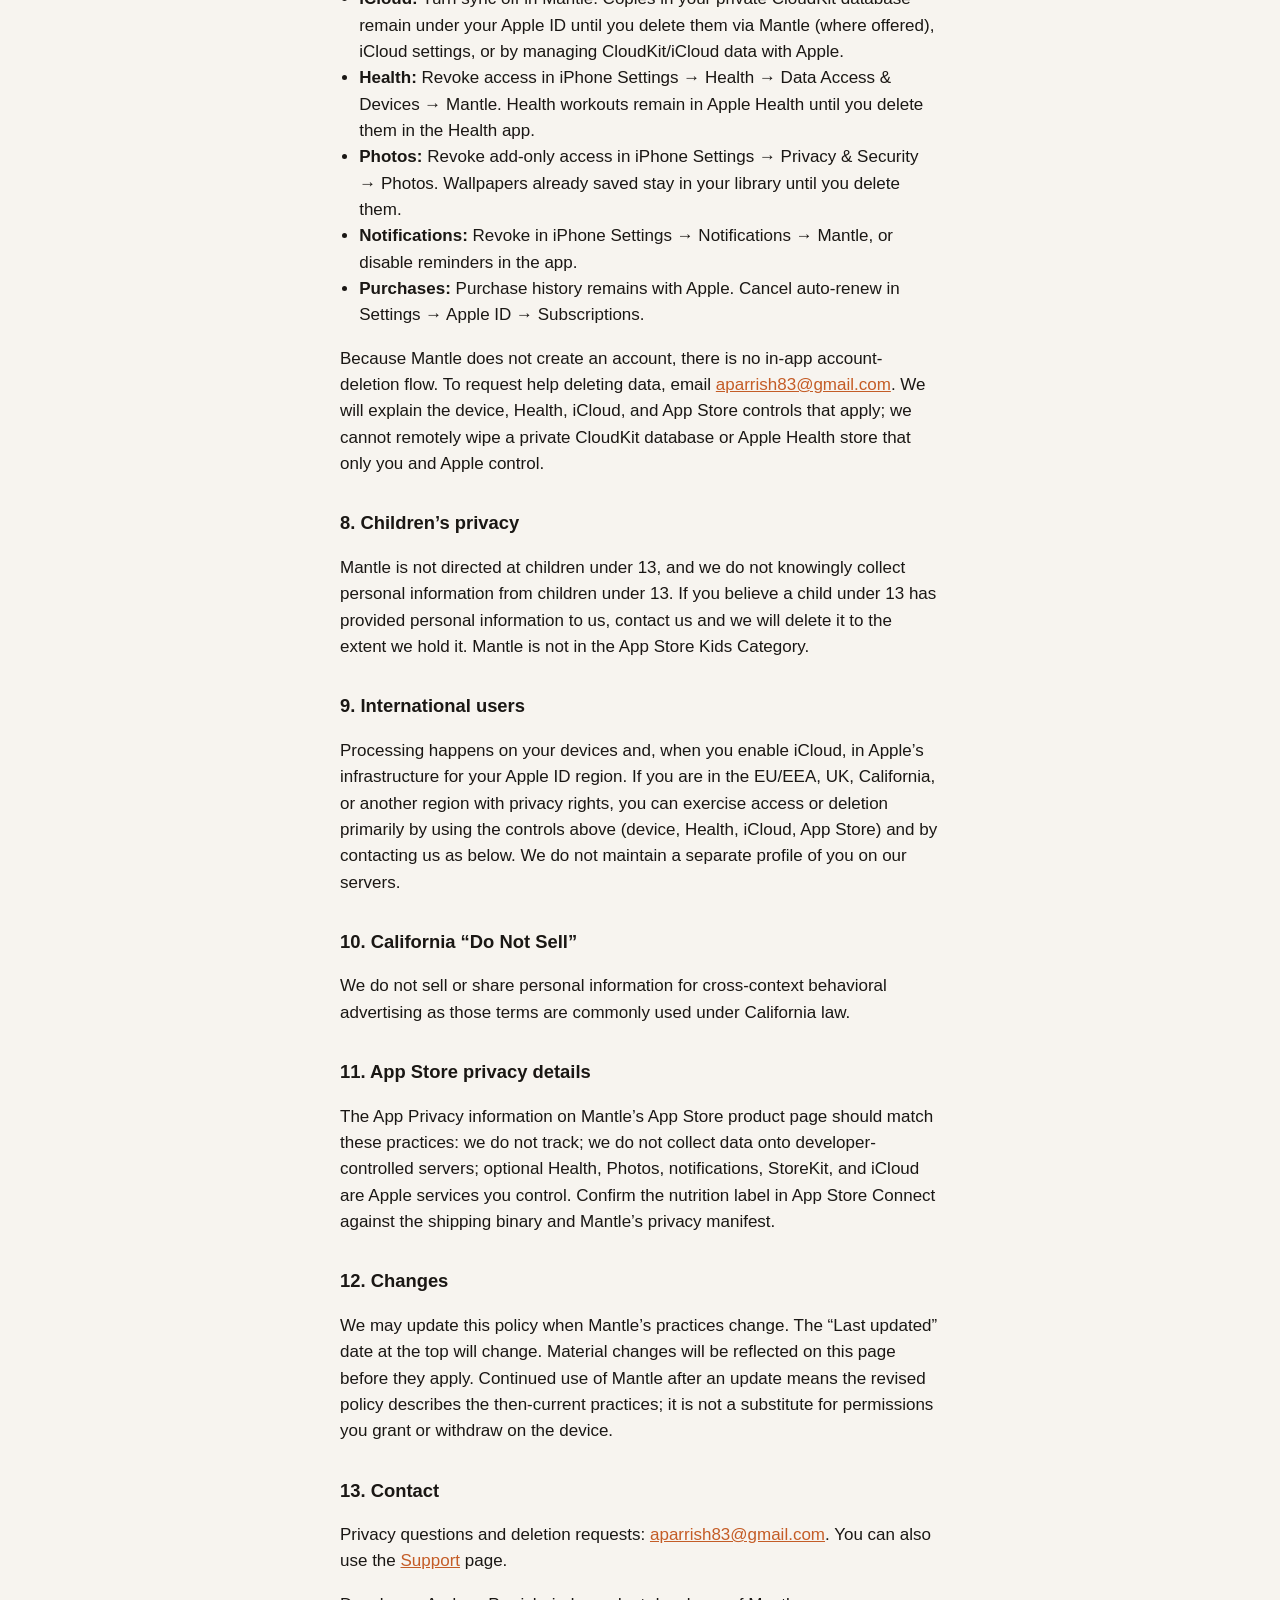
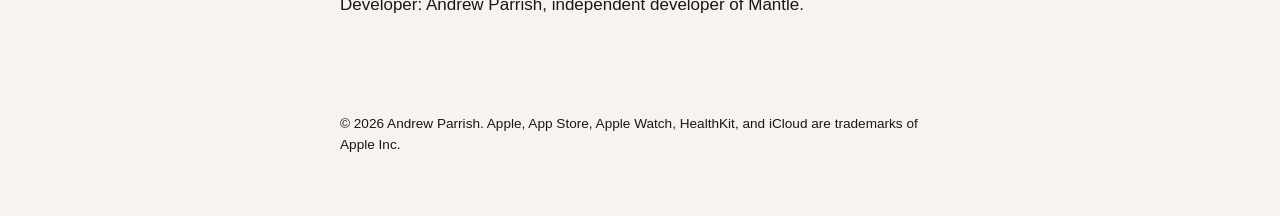
==== commit af207bd6: "Align support, privacy, and terms with App Store review rules. Restore a visible email on the Suppor" ====
--- a/privacy/index.html
+++ b/privacy/index.html
@@ -17,75 +17,87 @@
   </header>
   <main>
     <h1>Privacy Policy</h1>
-    <p class="meta">Effective: September 7, 2026 · Last updated: September 7, 2026</p>
+    <p class="meta">Effective: September 8, 2026 · Last updated: September 8, 2026</p>
 
-    <p>The developer of <strong>Mantle</strong> (“we,” “us”) provides this Privacy Policy to explain what information is involved when you use Mantle on iPhone and Apple Watch.</p>
+    <p>This Privacy Policy is provided by <strong>Andrew Parrish</strong>, the independent developer of <strong>Mantle</strong> (“we,” “us”), to explain what information is involved when you use Mantle on iPhone and Apple Watch. It is written to meet Apple App Store Guideline 5.1.1, including identification of data, third-party handling, retention, deletion, and how you can revoke consent.</p>
 
     <h2>1. Summary</h2>
     <ul>
-      <li>No Mantle account and no Mantle server.</li>
+      <li>No Mantle account and no Mantle server. We do not operate a backend that receives your workouts.</li>
       <li>Training data lives on your devices.</li>
-      <li>Optional sync uses <strong>your</strong> Apple iCloud (private CloudKit database).</li>
+      <li>Optional sync uses <strong>your</strong> Apple iCloud (private CloudKit database under your Apple ID).</li>
       <li>Optional Apple Health and Photos access are for features you turn on.</li>
       <li>Purchases go through Apple StoreKit.</li>
       <li>We do not sell data, show ads, or track you across other companies’ apps or websites.</li>
+      <li>We do not use health or fitness data for advertising, marketing, or use-based data mining.</li>
     </ul>
 
     <h2>2. Information on your device</h2>
-    <p>Mantle stores workout logs, dig-site progress, settings, optional companion name, relics, and related app state in on-device storage so the app works offline.</p>
+    <p>Mantle stores workout logs, dig-site progress, settings, optional companion name, relics, and related app state in on-device storage so the app works offline. That information is created by you using the app (or generated by the app from your training) and is processed on the device to run Mantle.</p>
     <p>If you create a custom dig site (“claim”), the text you type (name, exercise notes, and similar) stays in that store and, if sync is on, in your private iCloud database.</p>
+    <p>This on-device store is how Mantle functions. Paid features are not conditioned on granting Health, Photos, notification, or iCloud permission.</p>
 
     <h2>3. Apple services you may use</h2>
-    <p>These are Apple platforms. Apple’s own terms and privacy policy also apply to iCloud, Health, Photos, notifications, and App Store purchases.</p>
+    <p>These are Apple platforms. Apple’s own terms and <a href="https://www.apple.com/legal/privacy/">privacy policy</a> also apply to iCloud, Health, Photos, notifications, and App Store purchases. When Mantle uses those services, Apple is the third party that processes the relevant data. Apple provides protection of that data under Apple’s policies and the App Store Review Guidelines. We do not share Mantle data with analytics tools, advertising networks, other third-party SDKs, or related companies, because we do not use those products and we do not operate a parent or subsidiary that receives user data.</p>
     <ul>
-      <li><strong>iCloud / CloudKit (optional):</strong> When sync is enabled, Mantle syncs your training records through your Apple ID’s private CloudKit database so your devices can stay in step. We do not operate a separate cloud backend for that content.</li>
-      <li><strong>Apple Health / HealthKit (optional):</strong> With permission, Mantle can save completed bodyweight sessions as traditional strength-training workouts and related active energy. On Apple Watch, Mantle may also read heart rate and active energy during a session you start there, to show live feedback and save the workout. Mantle does not sell Health data.</li>
+      <li><strong>iCloud / CloudKit (optional):</strong> When sync is enabled, Mantle syncs Mantle app records (for example session logs, settings, claims, relics, and progress) through your Apple ID’s private CloudKit database so your devices can stay in step. We do not operate a separate cloud backend for that content, and we do not have a developer server that reads your private CloudKit database.</li>
+      <li><strong>Apple Health / HealthKit (optional):</strong> With permission, Mantle can save completed bodyweight sessions to Apple Health as traditional strength-training workouts and related active energy. On Apple Watch, during a session you start there, Mantle may also read heart rate and active energy to show live feedback and to save the workout. Mantle does not read clinical health records. Specific health data involved: workout type and duration, active energy, and (on Apple Watch sessions) heart rate. That data is used only to provide the workout experience to you. Mantle does not sell Health data and does not disclose it to third parties other than writing to Apple Health when you enable Save to Health.</li>
+      <li><strong>Health data and iCloud:</strong> Mantle does not store HealthKit samples (heart rate, active energy, or Health workouts) in iCloud through Mantle’s CloudKit container. Optional Mantle iCloud sync is limited to Mantle app records described above, not HealthKit samples. If you enable Health in iCloud, Apple may sync Health data as part of Apple Health; that is Apple’s service.</li>
       <li><strong>Photos (optional, add-only):</strong> If you save a watch wallpaper from Mantle, the image is written to your photo library with add-only permission. Mantle does not need full photo library read access for that feature.</li>
-      <li><strong>Notifications (optional):</strong> Local reminders (for example training day or return-after-quiet reminders) are scheduled on your device after you allow notifications.</li>
-      <li><strong>App Store / StoreKit:</strong> Subscription and Lifetime Pass purchases, restores, and entitlements are handled by Apple. We do not receive your full payment card details.</li>
+      <li><strong>Notifications (optional):</strong> Local reminders (for example training day or return-after-quiet reminders) are scheduled on your device after you allow notifications. We do not operate a push-notification server for those reminders.</li>
+      <li><strong>App Store / StoreKit:</strong> Subscription and Lifetime Pass purchases, restores, and entitlements are handled by Apple. We do not receive your full payment card details. Entitlement state needed to unlock paid features is checked through Apple’s purchase APIs on your device.</li>
       <li><strong>WatchConnectivity:</strong> The iPhone and Apple Watch apps exchange session plans and results between your paired devices.</li>
     </ul>
 
     <h2>4. What we do not collect</h2>
     <ul>
-      <li>No sign-in with email, Google, or social networks.</li>
+      <li>No sign-in with email, Google, or social networks, and no Mantle user account.</li>
       <li>No advertising SDKs and no App Tracking Transparency tracking for ads.</li>
       <li>No third-party analytics or crash-reporting SDKs.</li>
       <li>We do not track you for advertising, and we do not operate a separate analytics product on top of Mantle.</li>
+      <li>We do not sell personal information or share it for cross-context behavioral advertising.</li>
     </ul>
 
     <h2>5. How information is used</h2>
-    <p>On-device and (if enabled) iCloud-synced data is used only to run Mantle: prescribe sessions, show progress, sync across your devices, optional Health logging, optional wallpaper save, and purchase unlock state.</p>
+    <p>On-device and (if enabled) iCloud-synced Mantle app records are used only to run Mantle: prescribe sessions, show progress, sync across your devices, optional Health logging, optional wallpaper save, and purchase unlock state. Health and fitness data is used only to provide that benefit to you (logging a session you completed, or live Watch feedback). It is not used for advertising, marketing, profiling, or data mining.</p>
 
     <h2>6. Sharing</h2>
     <p>We do not sell or rent your personal information. We do not share training content with data brokers or advertisers. Data may leave your device only through Apple services you enable (iCloud, Health, Photos, App Store) or if you export or screenshot it yourself.</p>
-    <p>We may disclose information if required by law.</p>
+    <p>We may disclose information if required by law. In practice, because we do not host your workouts on our servers, there is no Mantle-held training database to produce.</p>
 
-    <h2>7. Retention and deletion</h2>
+    <h2>7. Retention, deletion, and withdrawing consent</h2>
+    <p>You can revoke optional permissions and delete data as follows:</p>
     <ul>
-      <li>Deleting Mantle removes its on-device store on that device.</li>
-      <li>iCloud copies remain under your Apple ID until you delete them via Mantle (where offered), iCloud settings, or by managing CloudKit/iCloud data with Apple.</li>
-      <li>Health workouts remain in Apple Health until you delete them in the Health app or revoke access and clean up entries there.</li>
-      <li>Purchase history remains with Apple.</li>
+      <li><strong>Delete the app</strong> to remove Mantle’s on-device store on that device.</li>
+      <li><strong>iCloud:</strong> Turn sync off in Mantle. Copies in your private CloudKit database remain under your Apple ID until you delete them via Mantle (where offered), iCloud settings, or by managing CloudKit/iCloud data with Apple.</li>
+      <li><strong>Health:</strong> Revoke access in iPhone Settings → Health → Data Access &amp; Devices → Mantle. Health workouts remain in Apple Health until you delete them in the Health app.</li>
+      <li><strong>Photos:</strong> Revoke add-only access in iPhone Settings → Privacy &amp; Security → Photos. Wallpapers already saved stay in your library until you delete them.</li>
+      <li><strong>Notifications:</strong> Revoke in iPhone Settings → Notifications → Mantle, or disable reminders in the app.</li>
+      <li><strong>Purchases:</strong> Purchase history remains with Apple. Cancel auto-renew in Settings → Apple ID → Subscriptions.</li>
     </ul>
+    <p>Because Mantle does not create an account, there is no in-app account-deletion flow. To request help deleting data, email <a href="mailto:aparrish83@gmail.com">aparrish83@gmail.com</a>. We will explain the device, Health, iCloud, and App Store controls that apply; we cannot remotely wipe a private CloudKit database or Apple Health store that only you and Apple control.</p>
 
     <h2>8. Children’s privacy</h2>
-    <p>Mantle is not directed at children under 13, and we do not knowingly collect personal information from children under 13.</p>
+    <p>Mantle is not directed at children under 13, and we do not knowingly collect personal information from children under 13. If you believe a child under 13 has provided personal information to us, contact us and we will delete it to the extent we hold it. Mantle is not in the App Store Kids Category.</p>
 
     <h2>9. International users</h2>
-    <p>Processing happens on your devices and, when you enable iCloud, in Apple’s infrastructure for your Apple ID region. If you are in the EU/EEA, UK, California, or another region with privacy rights, you can exercise access or deletion primarily by using the controls above (device, Health, iCloud, App Store) and by contacting us as below.</p>
+    <p>Processing happens on your devices and, when you enable iCloud, in Apple’s infrastructure for your Apple ID region. If you are in the EU/EEA, UK, California, or another region with privacy rights, you can exercise access or deletion primarily by using the controls above (device, Health, iCloud, App Store) and by contacting us as below. We do not maintain a separate profile of you on our servers.</p>
 
     <h2>10. California “Do Not Sell”</h2>
     <p>We do not sell or share personal information for cross-context behavioral advertising as those terms are commonly used under California law.</p>
 
-    <h2>11. Changes</h2>
-    <p>We may update this policy when Mantle’s practices change. The “Last updated” date at the top will change. Continued use after an update means you accept the revised policy.</p>
+    <h2>11. App Store privacy details</h2>
+    <p>The App Privacy information on Mantle’s App Store product page should match these practices: we do not track; we do not collect data onto developer-controlled servers; optional Health, Photos, notifications, StoreKit, and iCloud are Apple services you control. Confirm the nutrition label in App Store Connect against the shipping binary and Mantle’s privacy manifest.</p>
 
-    <h2>12. Contact</h2>
-    <p>Privacy questions: <a href="https://github.com/Flam1ngFir3ball/mantle-privacy/issues">contact support</a>.</p>
+    <h2>12. Changes</h2>
+    <p>We may update this policy when Mantle’s practices change. The “Last updated” date at the top will change. Material changes will be reflected on this page before they apply. Continued use of Mantle after an update means the revised policy describes the then-current practices; it is not a substitute for permissions you grant or withdraw on the device.</p>
+
+    <h2>13. Contact</h2>
+    <p>Privacy questions and deletion requests: <a href="mailto:aparrish83@gmail.com">aparrish83@gmail.com</a>. You can also use the <a href="/">Support</a> page.</p>
+    <p>Developer: Andrew Parrish, independent developer of Mantle.</p>
   </main>
   <footer>
-    <p>© 2026 Mantle developer. Apple, App Store, Apple Watch, HealthKit, and iCloud are trademarks of Apple Inc.</p>
+    <p>© 2026 Andrew Parrish. Apple, App Store, Apple Watch, HealthKit, and iCloud are trademarks of Apple Inc.</p>
   </footer>
 </body>
 </html>
--- a/style.css
+++ b/style.css
@@ -50,6 +50,14 @@
   color: var(--muted);
   font-size: 0.95rem;
 }
+.contact {
+  background: var(--card);
+  border: 1px solid var(--line);
+  border-radius: 12px;
+  padding: 0.9rem 1rem;
+  font-size: 1.05rem;
+  word-break: break-word;
+}
 ul { padding-left: 1.2rem; }
 footer {
   max-width: var(--max);
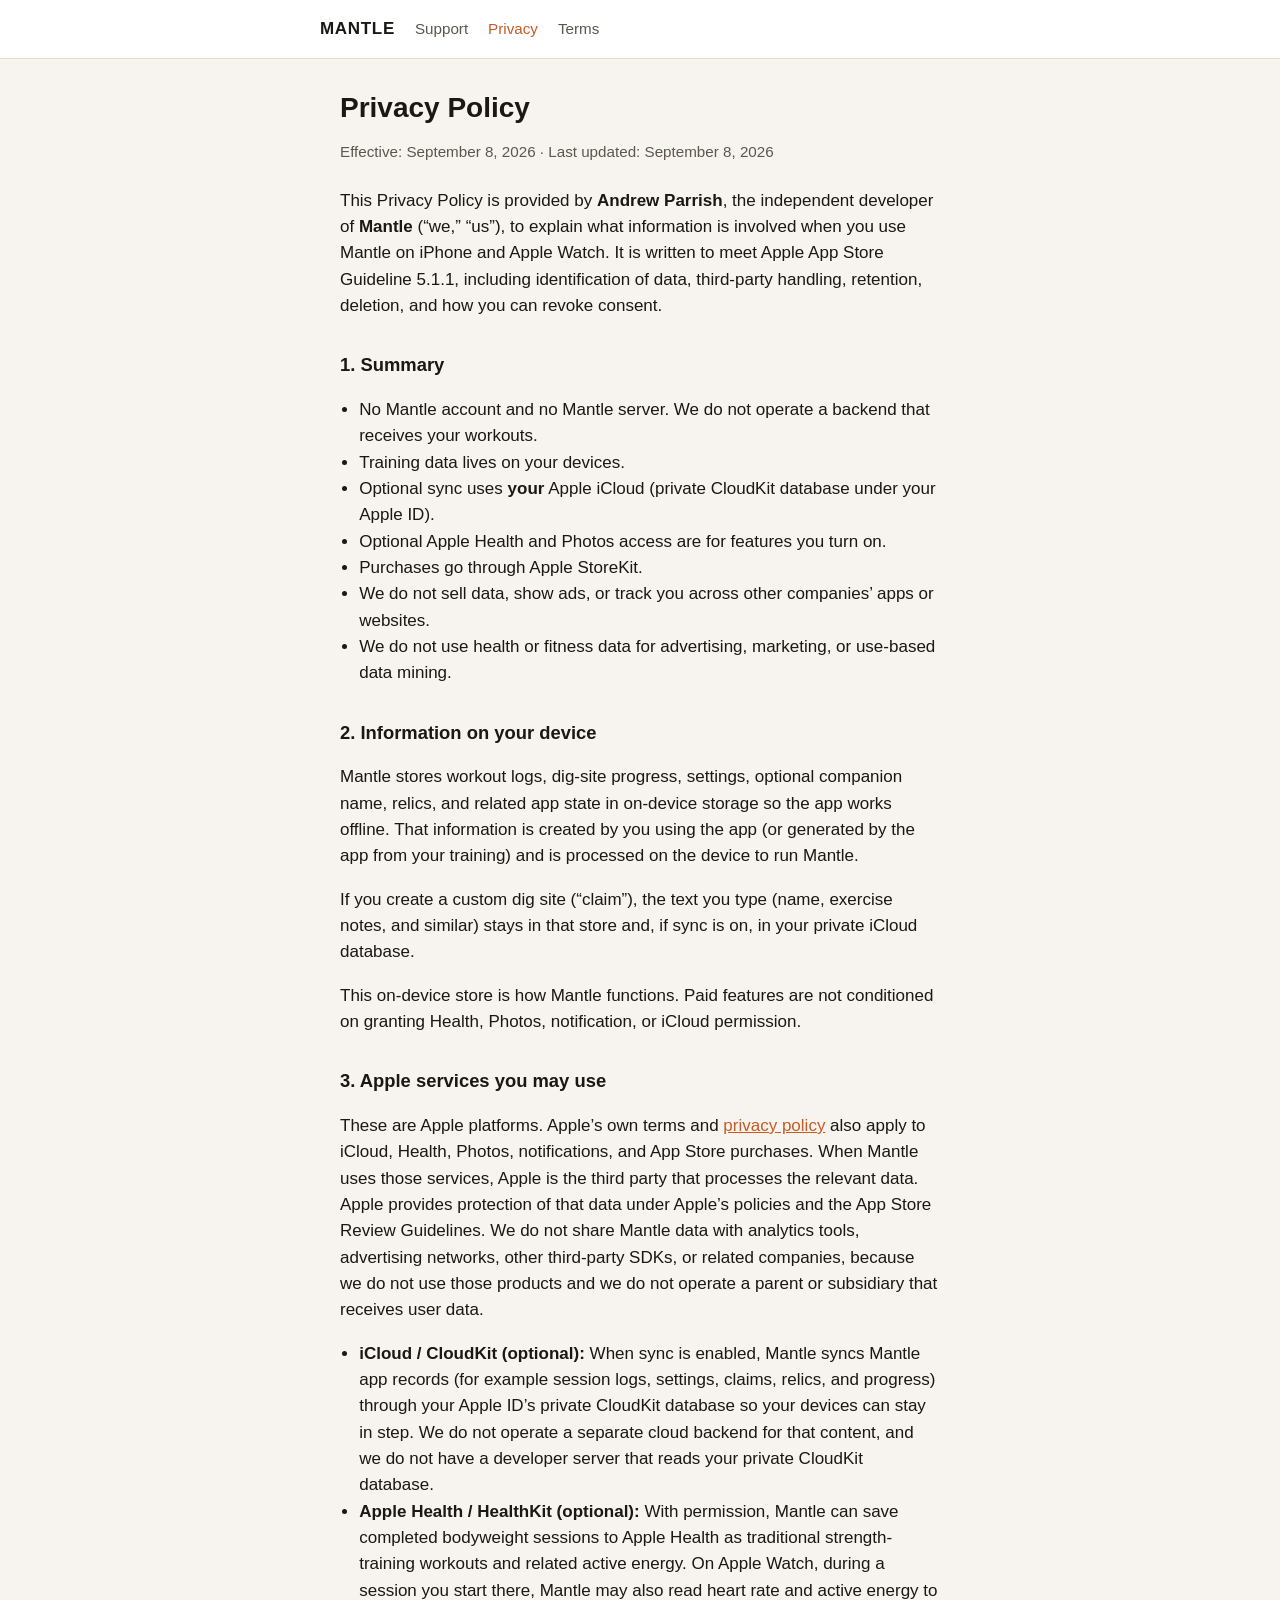
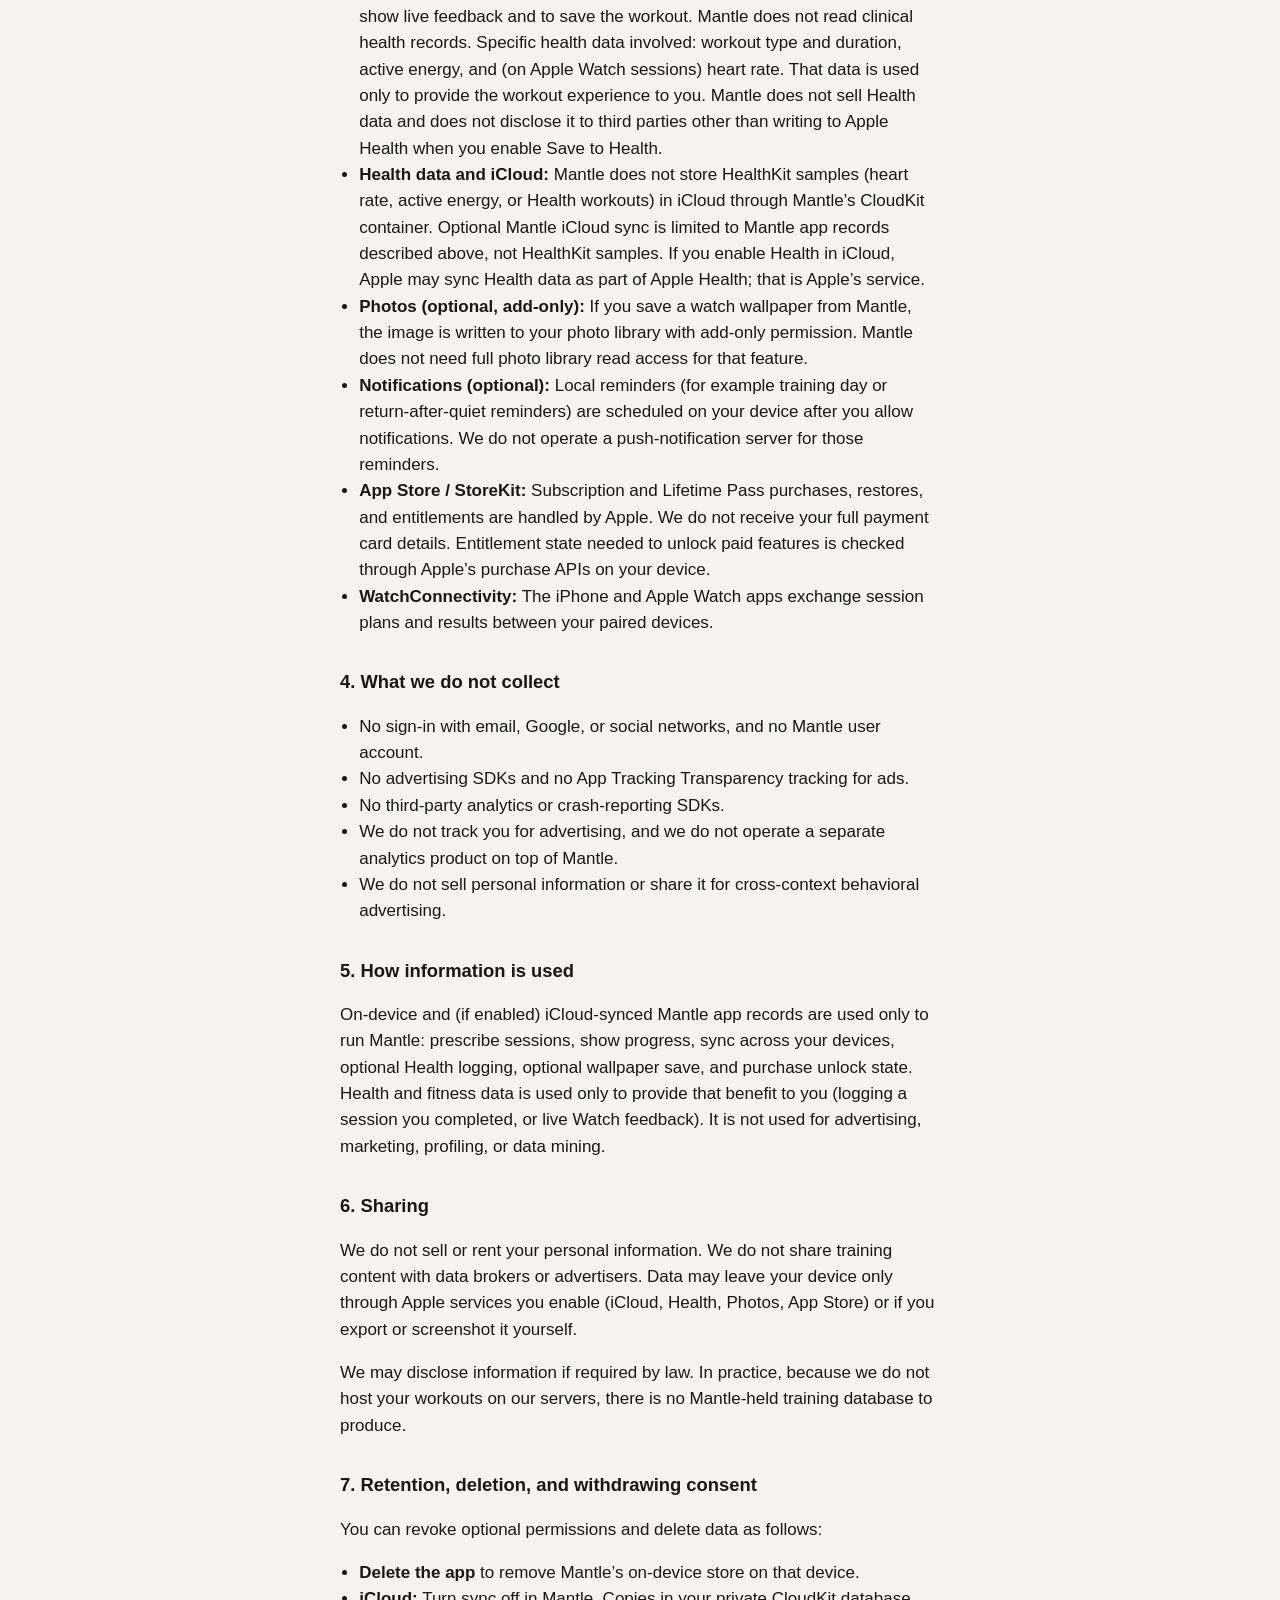
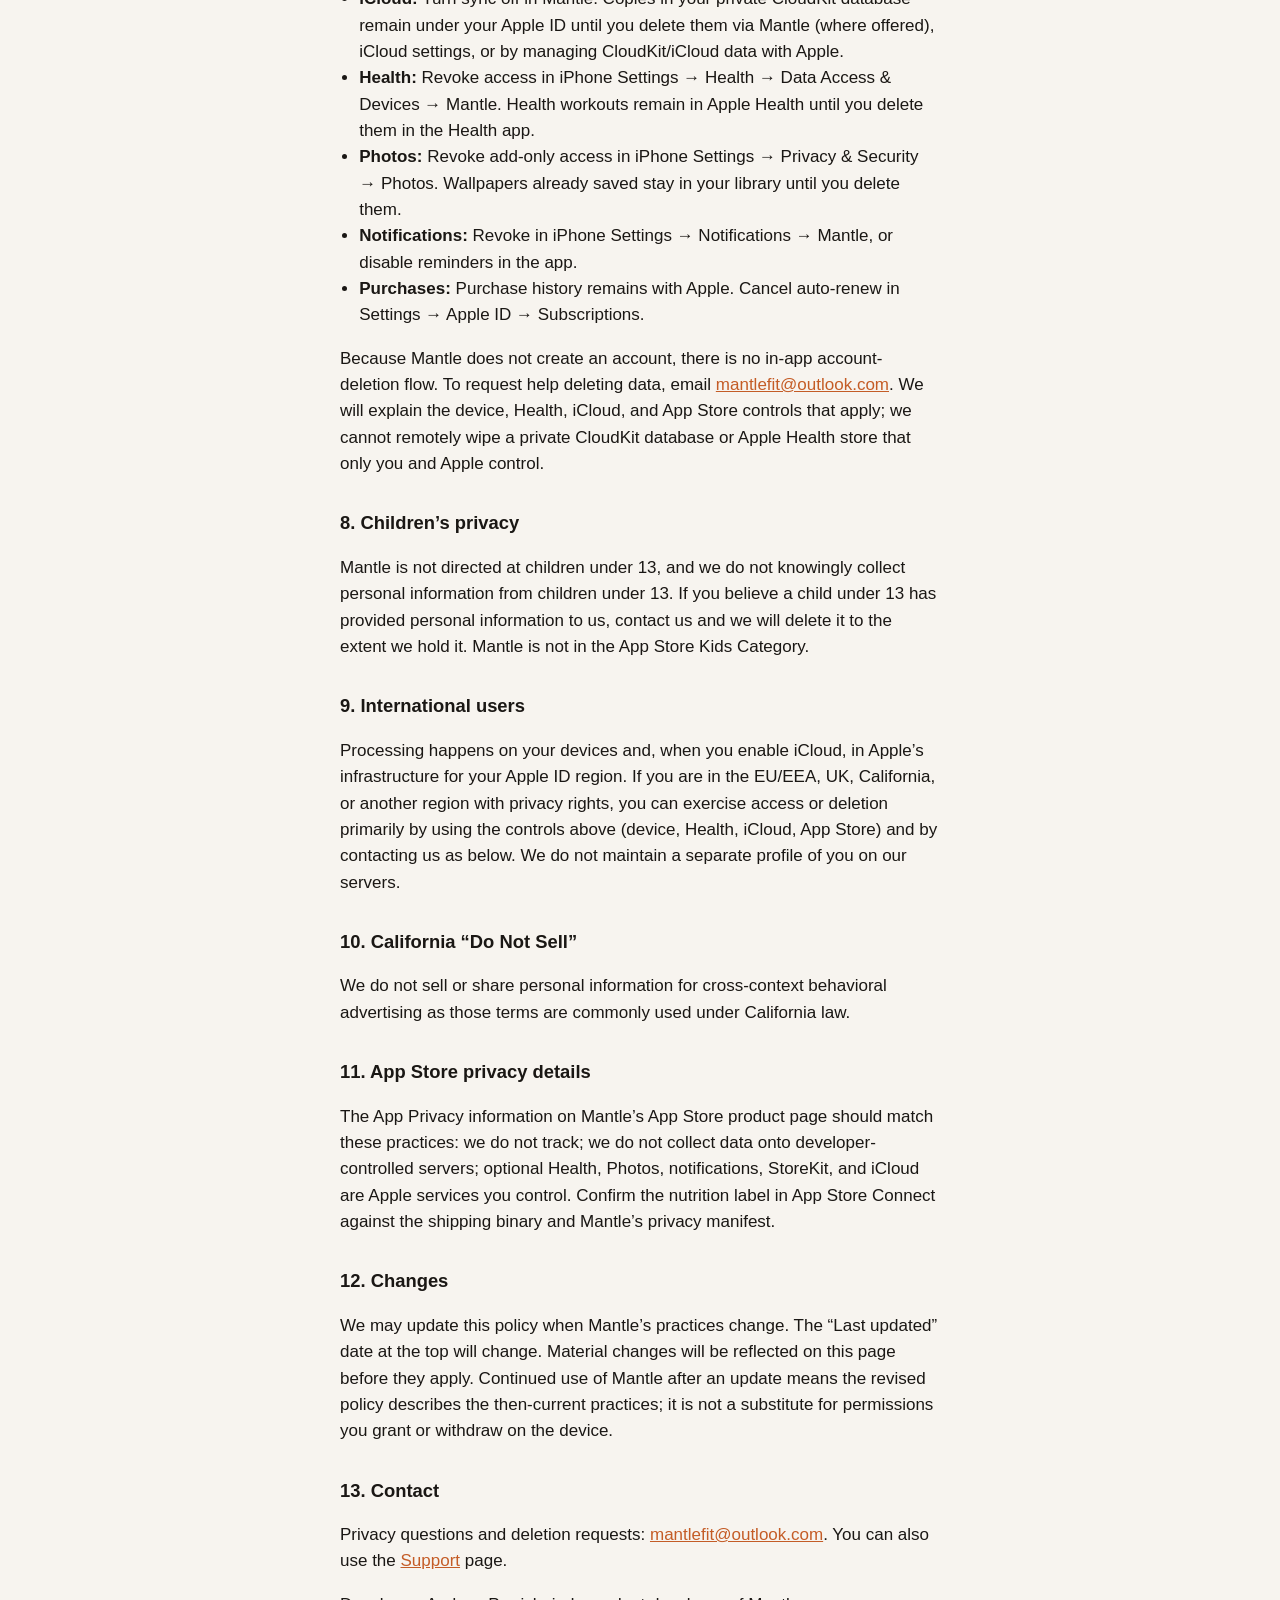
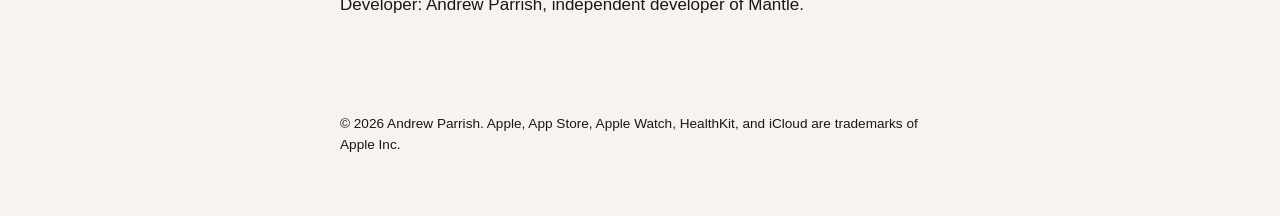
==== commit 34cbdbea: "Use mantlefit@outlook.com as the public support email. Guideline 1.5 needs a reachable address on th" ====
--- a/privacy/index.html
+++ b/privacy/index.html
@@ -75,7 +75,7 @@
       <li><strong>Notifications:</strong> Revoke in iPhone Settings → Notifications → Mantle, or disable reminders in the app.</li>
       <li><strong>Purchases:</strong> Purchase history remains with Apple. Cancel auto-renew in Settings → Apple ID → Subscriptions.</li>
     </ul>
-    <p>Because Mantle does not create an account, there is no in-app account-deletion flow. To request help deleting data, email <a href="mailto:aparrish83@gmail.com">aparrish83@gmail.com</a>. We will explain the device, Health, iCloud, and App Store controls that apply; we cannot remotely wipe a private CloudKit database or Apple Health store that only you and Apple control.</p>
+    <p>Because Mantle does not create an account, there is no in-app account-deletion flow. To request help deleting data, email <a href="mailto:mantlefit@outlook.com">mantlefit@outlook.com</a>. We will explain the device, Health, iCloud, and App Store controls that apply; we cannot remotely wipe a private CloudKit database or Apple Health store that only you and Apple control.</p>
 
     <h2>8. Children’s privacy</h2>
     <p>Mantle is not directed at children under 13, and we do not knowingly collect personal information from children under 13. If you believe a child under 13 has provided personal information to us, contact us and we will delete it to the extent we hold it. Mantle is not in the App Store Kids Category.</p>
@@ -93,7 +93,7 @@
     <p>We may update this policy when Mantle’s practices change. The “Last updated” date at the top will change. Material changes will be reflected on this page before they apply. Continued use of Mantle after an update means the revised policy describes the then-current practices; it is not a substitute for permissions you grant or withdraw on the device.</p>
 
     <h2>13. Contact</h2>
-    <p>Privacy questions and deletion requests: <a href="mailto:aparrish83@gmail.com">aparrish83@gmail.com</a>. You can also use the <a href="/">Support</a> page.</p>
+    <p>Privacy questions and deletion requests: <a href="mailto:mantlefit@outlook.com">mantlefit@outlook.com</a>. You can also use the <a href="/">Support</a> page.</p>
     <p>Developer: Andrew Parrish, independent developer of Mantle.</p>
   </main>
   <footer>
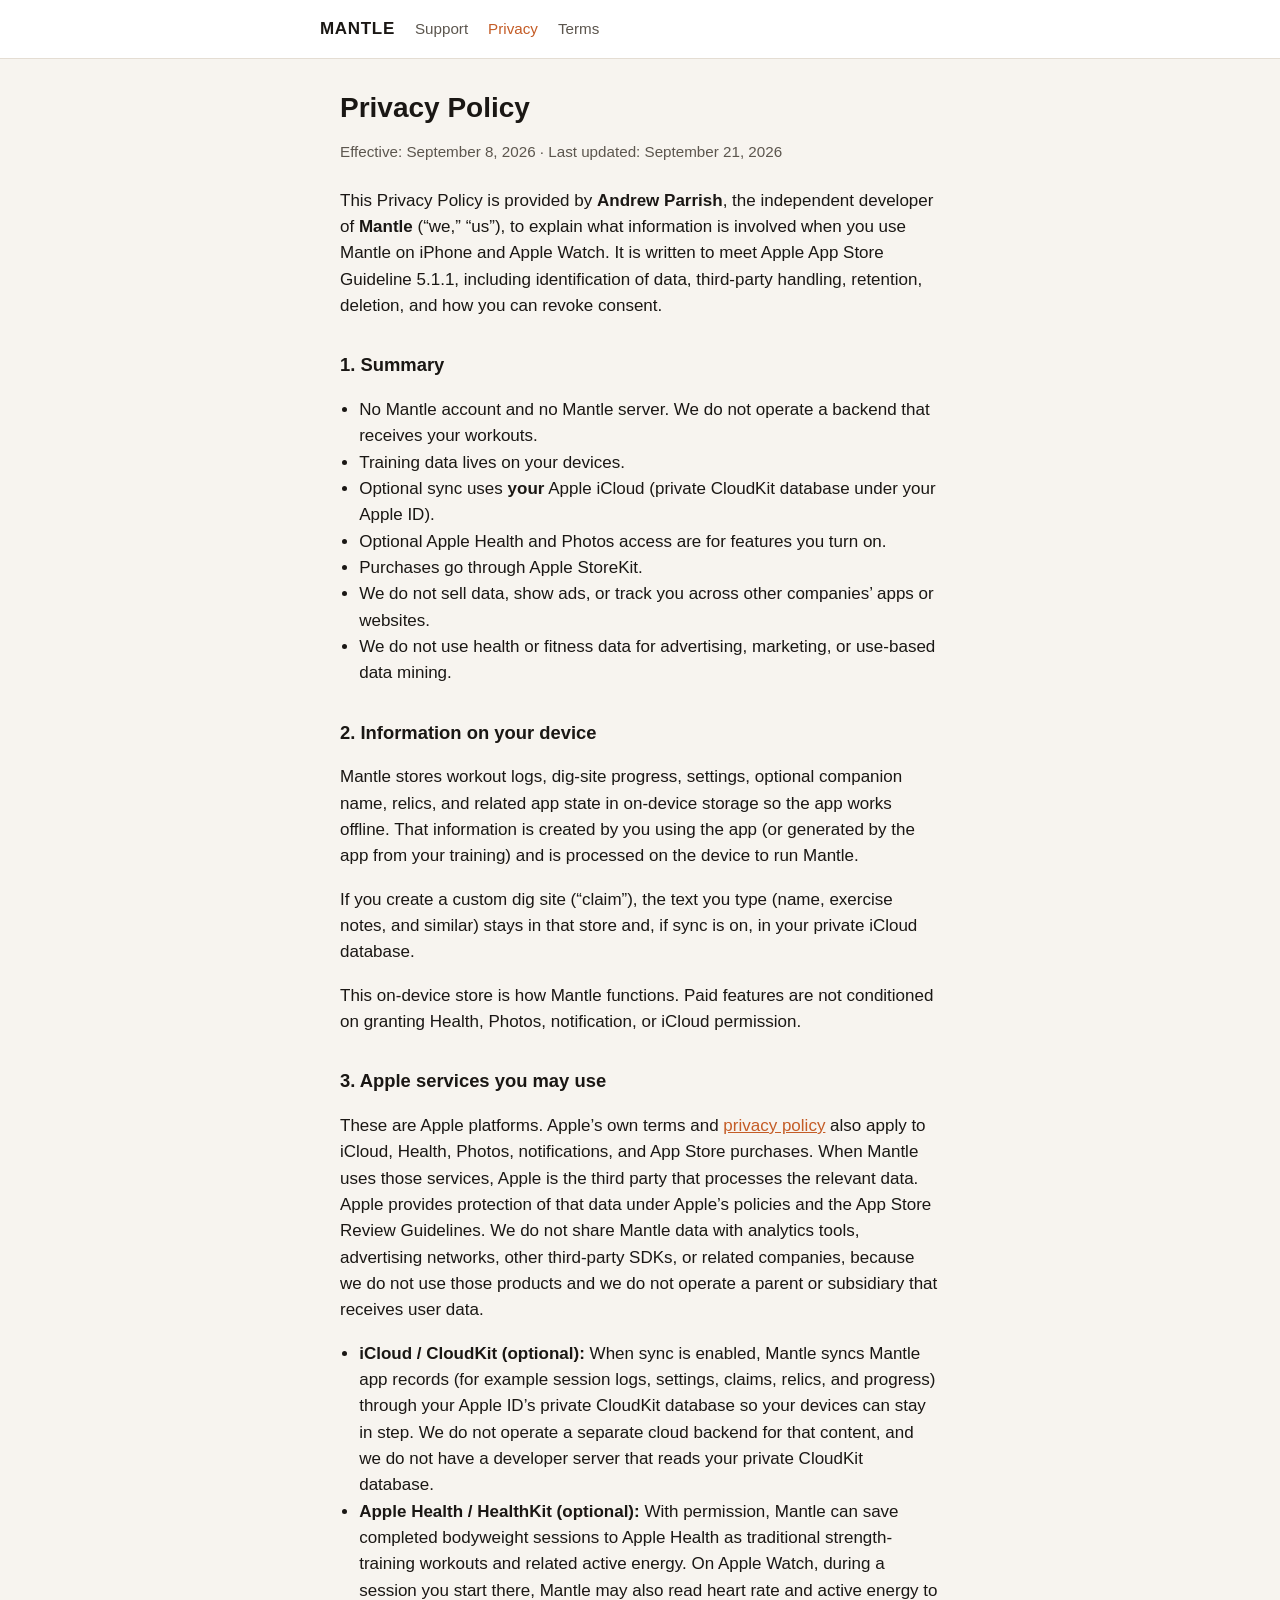
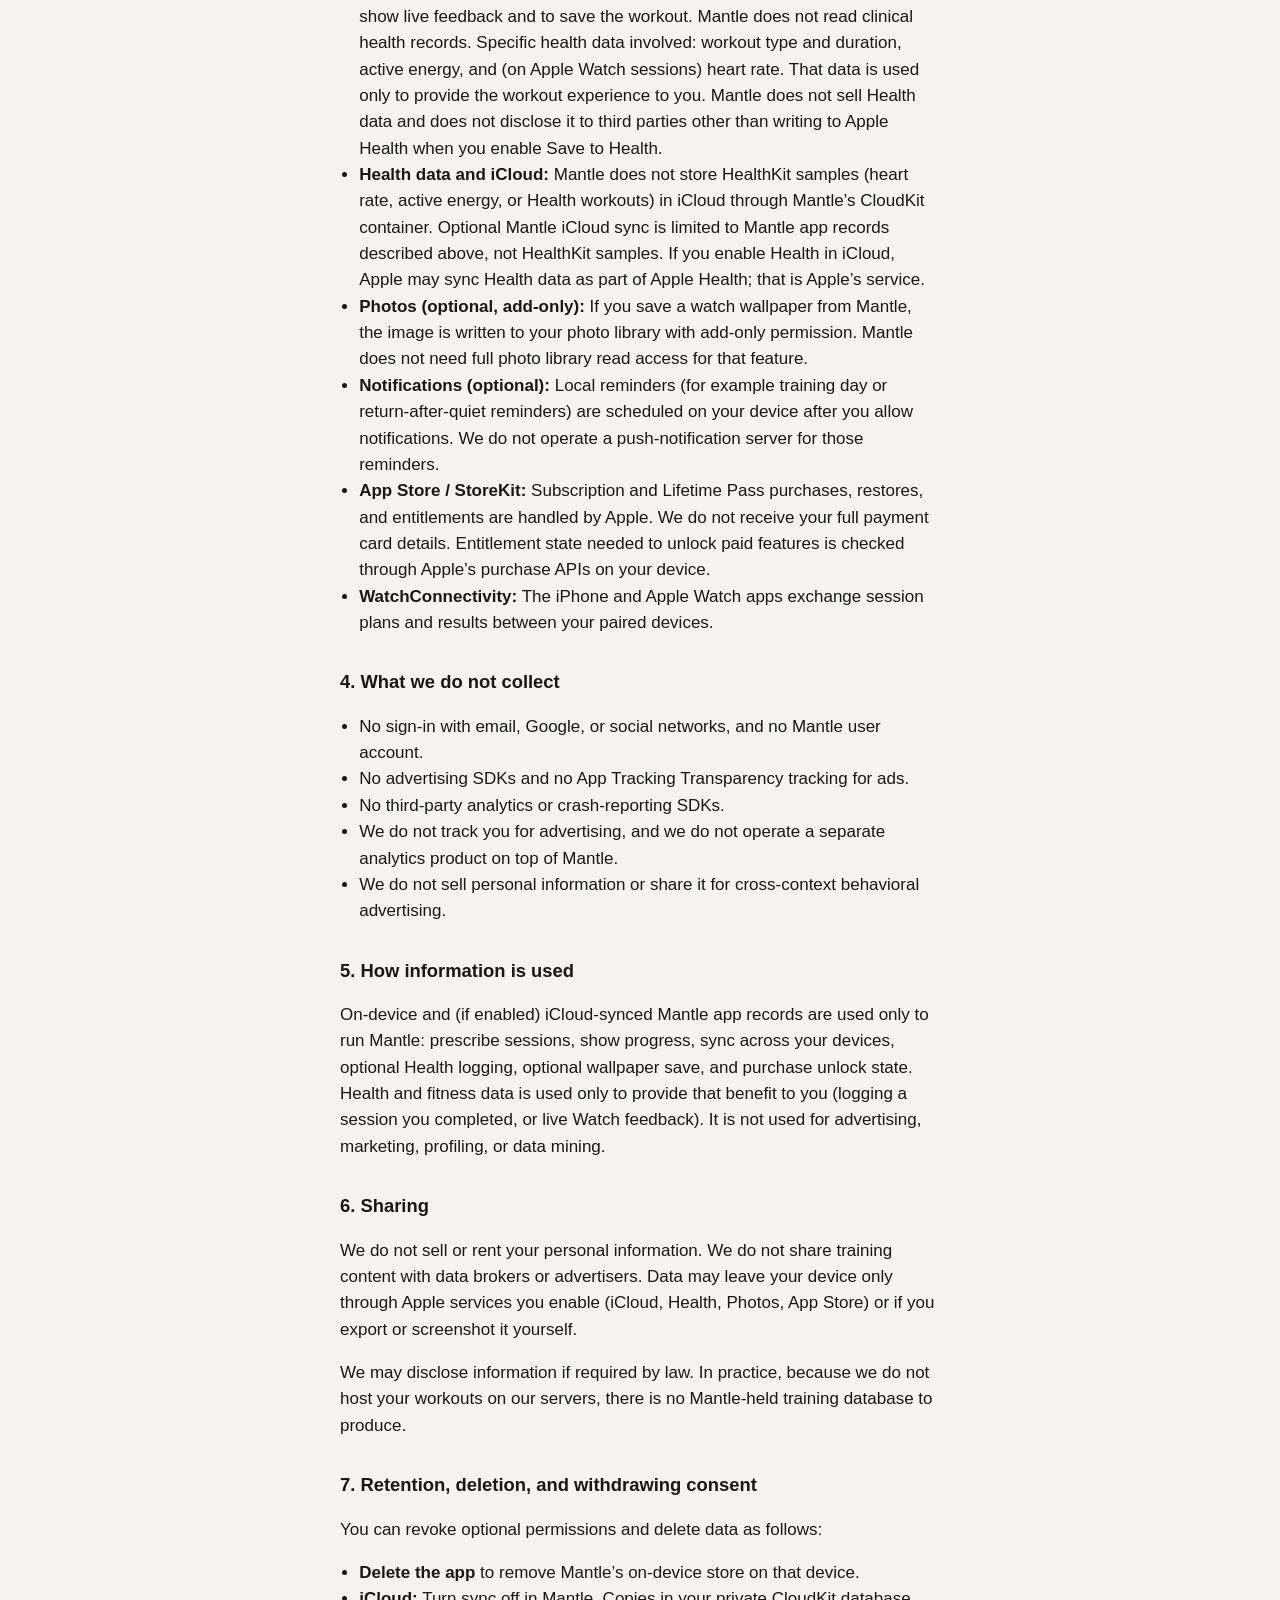
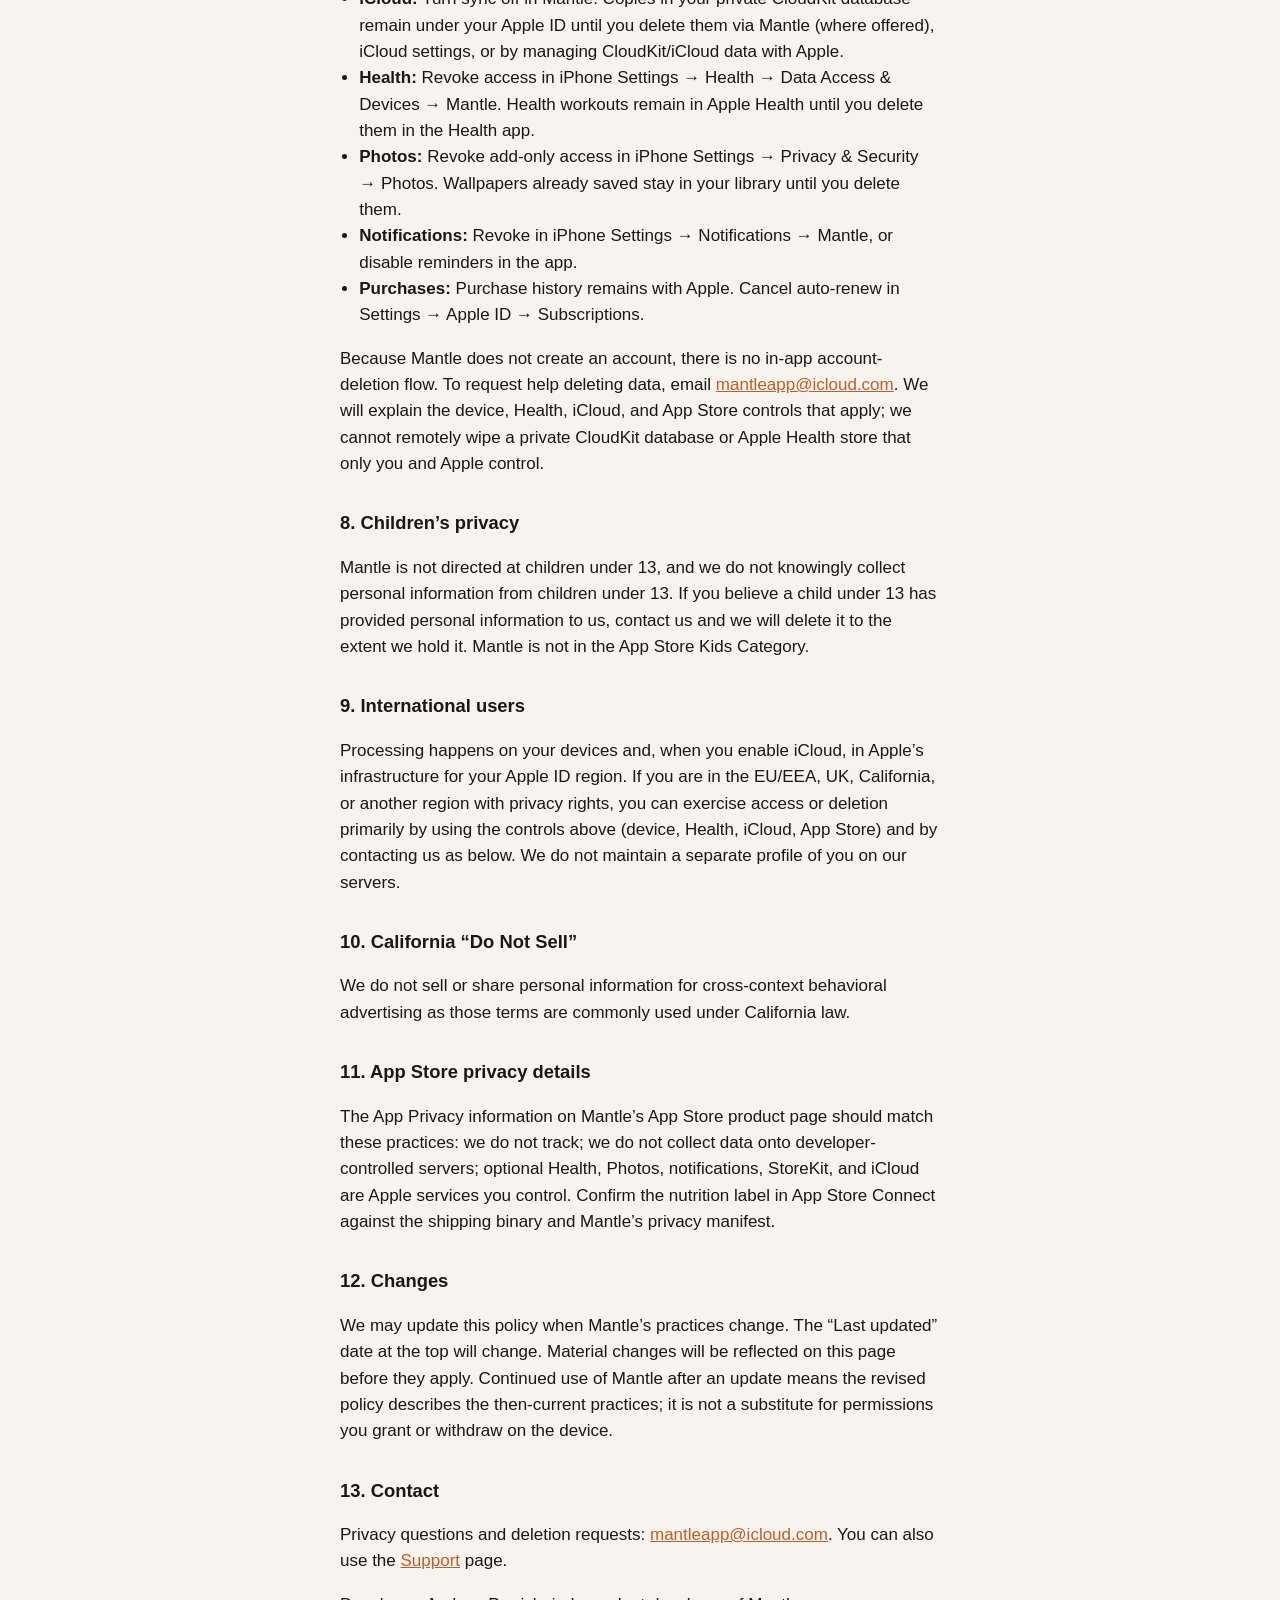
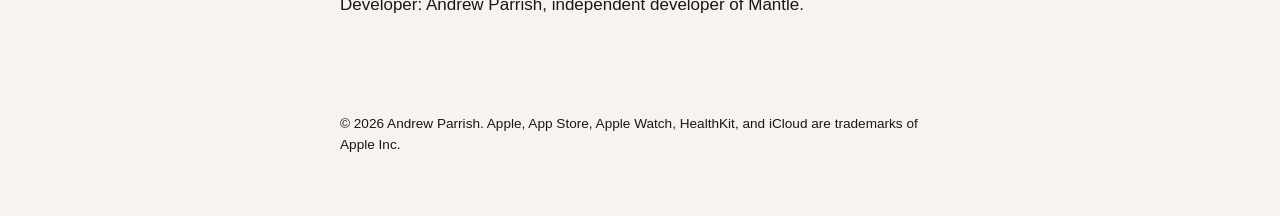
==== commit 5f75d381: "fix: correct support/deletion contact email to mantleapp@icloud.com PR #1 (merged 2026-09-08) rewrot" ====
--- a/privacy/index.html
+++ b/privacy/index.html
@@ -17,7 +17,7 @@
   </header>
   <main>
     <h1>Privacy Policy</h1>
-    <p class="meta">Effective: September 8, 2026 · Last updated: September 8, 2026</p>
+    <p class="meta">Effective: September 8, 2026 · Last updated: September 21, 2026</p>
 
     <p>This Privacy Policy is provided by <strong>Andrew Parrish</strong>, the independent developer of <strong>Mantle</strong> (“we,” “us”), to explain what information is involved when you use Mantle on iPhone and Apple Watch. It is written to meet Apple App Store Guideline 5.1.1, including identification of data, third-party handling, retention, deletion, and how you can revoke consent.</p>
 
@@ -75,7 +75,7 @@
       <li><strong>Notifications:</strong> Revoke in iPhone Settings → Notifications → Mantle, or disable reminders in the app.</li>
       <li><strong>Purchases:</strong> Purchase history remains with Apple. Cancel auto-renew in Settings → Apple ID → Subscriptions.</li>
     </ul>
-    <p>Because Mantle does not create an account, there is no in-app account-deletion flow. To request help deleting data, email <a href="mailto:mantlefit@outlook.com">mantlefit@outlook.com</a>. We will explain the device, Health, iCloud, and App Store controls that apply; we cannot remotely wipe a private CloudKit database or Apple Health store that only you and Apple control.</p>
+    <p>Because Mantle does not create an account, there is no in-app account-deletion flow. To request help deleting data, email <a href="mailto:mantleapp@icloud.com">mantleapp@icloud.com</a>. We will explain the device, Health, iCloud, and App Store controls that apply; we cannot remotely wipe a private CloudKit database or Apple Health store that only you and Apple control.</p>
 
     <h2>8. Children’s privacy</h2>
     <p>Mantle is not directed at children under 13, and we do not knowingly collect personal information from children under 13. If you believe a child under 13 has provided personal information to us, contact us and we will delete it to the extent we hold it. Mantle is not in the App Store Kids Category.</p>
@@ -93,7 +93,7 @@
     <p>We may update this policy when Mantle’s practices change. The “Last updated” date at the top will change. Material changes will be reflected on this page before they apply. Continued use of Mantle after an update means the revised policy describes the then-current practices; it is not a substitute for permissions you grant or withdraw on the device.</p>
 
     <h2>13. Contact</h2>
-    <p>Privacy questions and deletion requests: <a href="mailto:mantlefit@outlook.com">mantlefit@outlook.com</a>. You can also use the <a href="/">Support</a> page.</p>
+    <p>Privacy questions and deletion requests: <a href="mailto:mantleapp@icloud.com">mantleapp@icloud.com</a>. You can also use the <a href="/">Support</a> page.</p>
     <p>Developer: Andrew Parrish, independent developer of Mantle.</p>
   </main>
   <footer>
